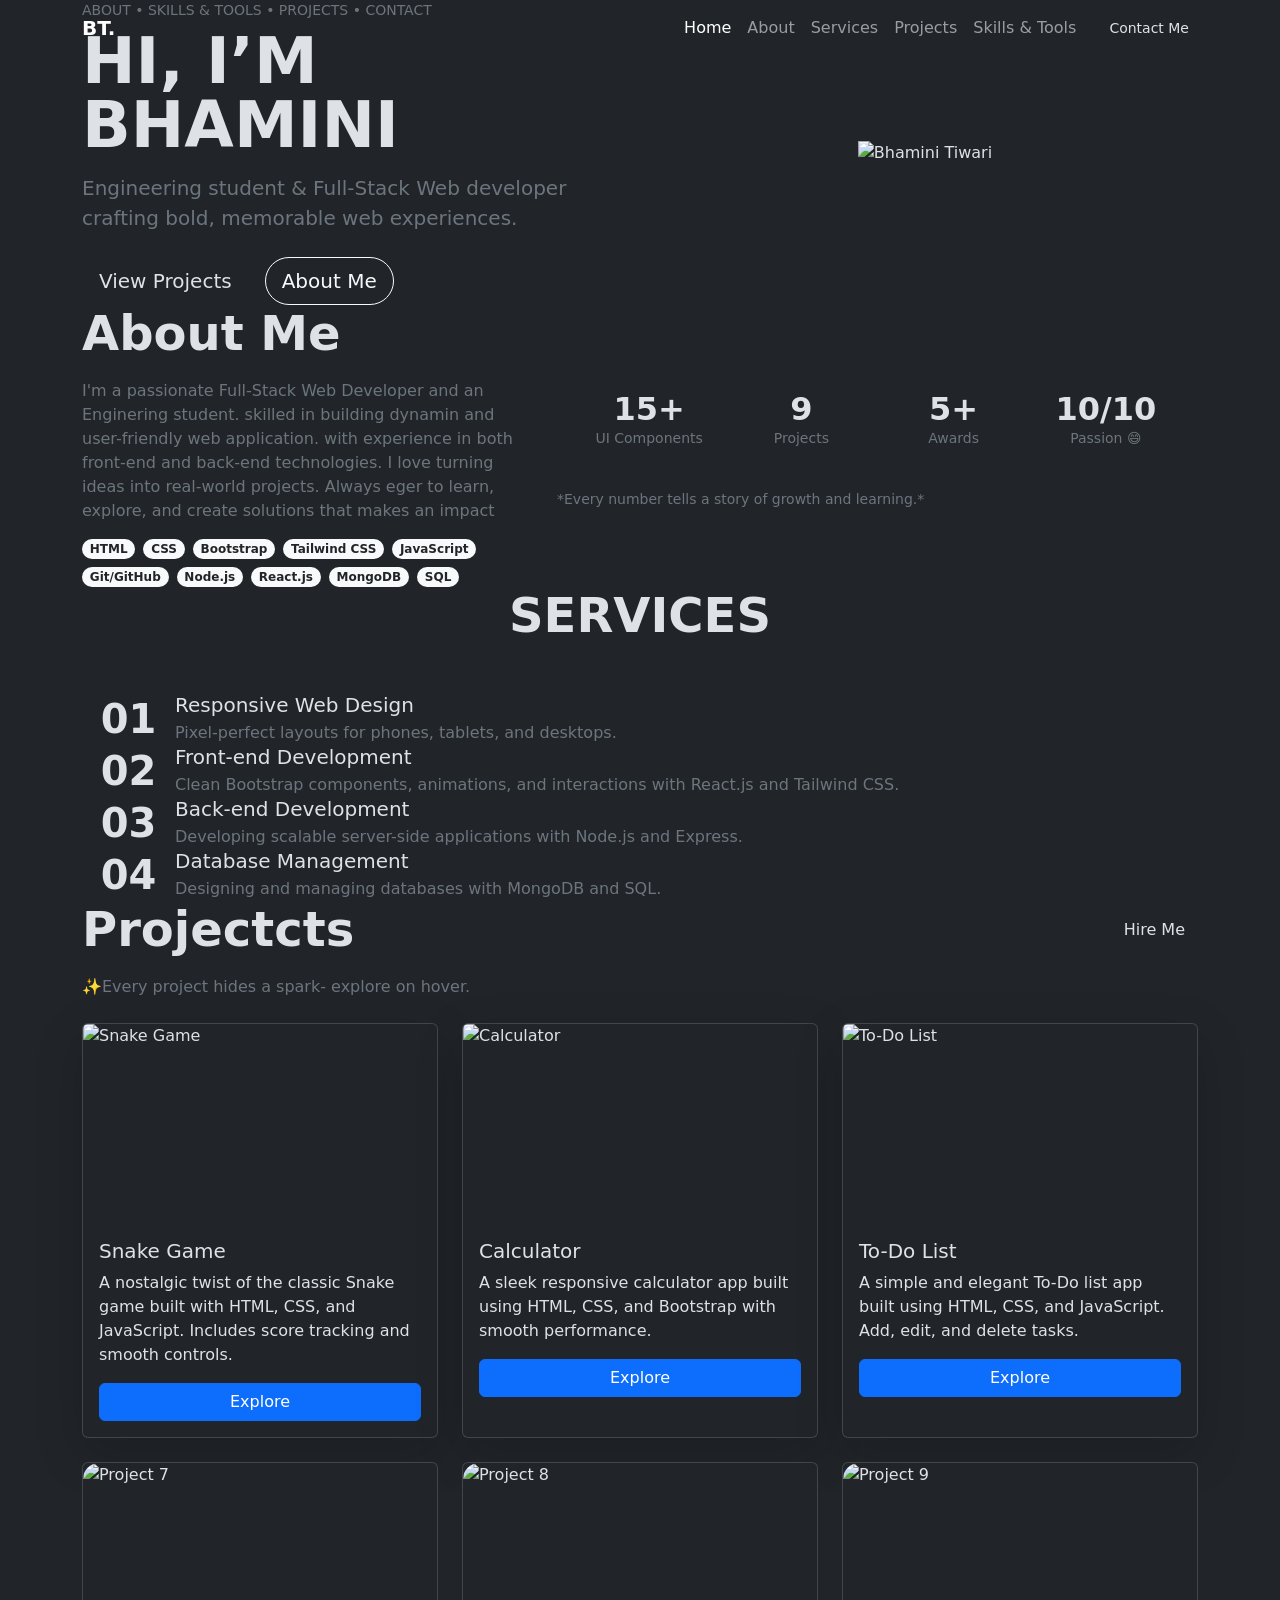
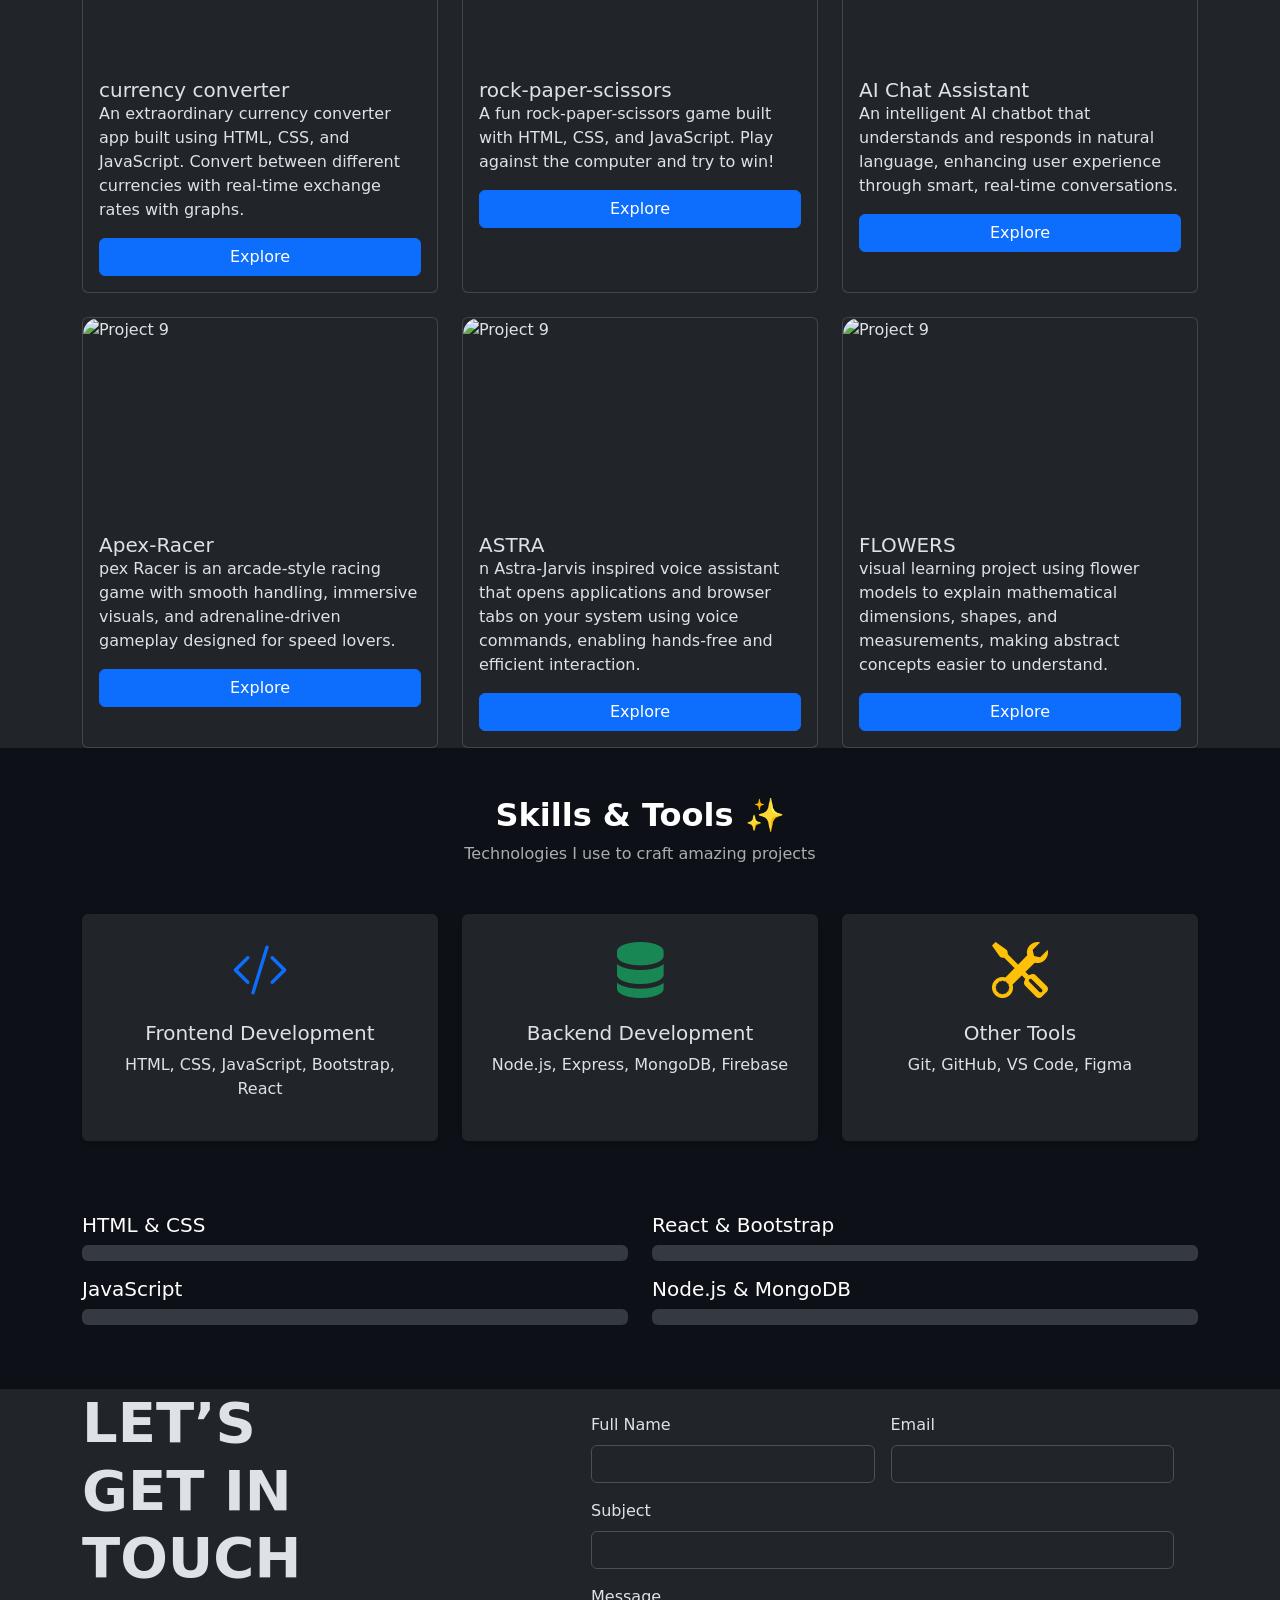
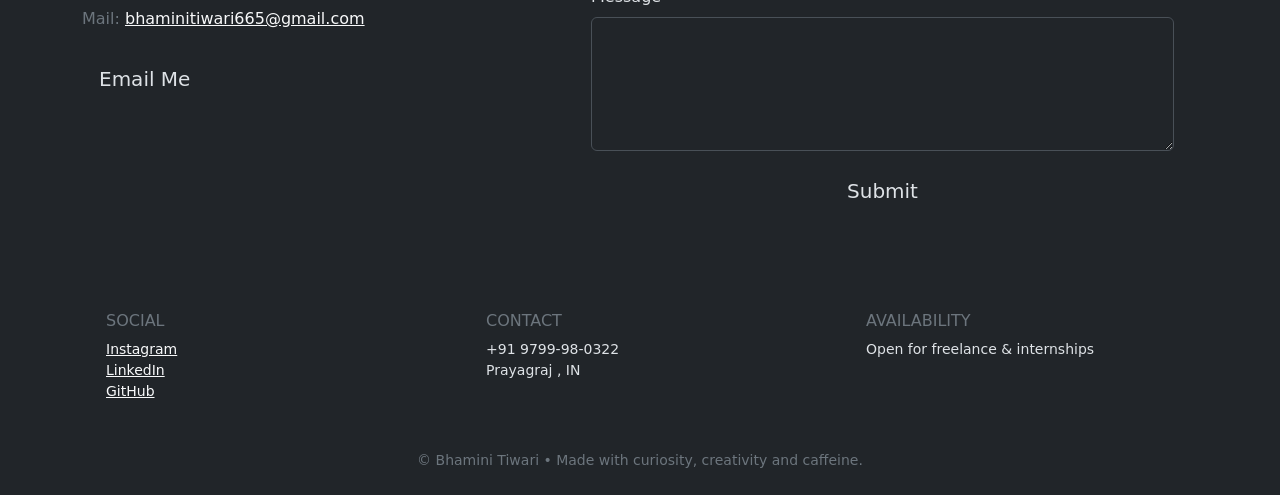
==== index.html @ 6224ab0c "Update and rename portfolio-bootstrap/index.html to index.html" ====
<!DOCTYPE html>
<html lang="en" data-bs-theme="dark">
<head>
  <meta charset="utf-8" />
  <meta name="viewport" content="width=device-width, initial-scale=1" />
  <title>Bhamini | Portfolio</title>
  <link href="https://cdn.jsdelivr.net/npm/bootstrap@5.3.3/dist/css/bootstrap.min.css" rel="stylesheet">
  <link rel="stylesheet" href="boots.css" />
  <link rel="preconnect" href="https://fonts.googleapis.com">
  <link href="https://cdn.jsdelivr.net/npm/bootstrap-icons/font/bootstrap-icons.css" rel="stylesheet">
<link href="https://fonts.googleapis.com/css2?family=Poppins:wght@300;400;600;800&display=swap" rel="stylesheet">
</head>

<body data-bs-spy="scroll" data-bs-target="#topNav" data-bs-smooth-scroll="true" tabindex="0">

  <!-- NAV -->
  <nav id="topNav" class="navbar navbar-expand-lg navbar-dark bg-transparent fixed-top blur-nav">
    <div class="container">
      <a class="navbar-brand fw-bold" href="#home">BT.</a>
      <button class="navbar-toggler" type="button" data-bs-toggle="collapse" data-bs-target="#navContent">
        <span class="navbar-toggler-icon"></span>
      </button>
      <div class="collapse navbar-collapse" id="navContent">
        <ul class="navbar-nav ms-auto align-items-lg-center">
          <li class="nav-item"><a class="nav-link" href="#home">Home</a></li>
          <li class="nav-item"><a class="nav-link" href="#about">About</a></li>
          <li class="nav-item"><a class="nav-link" href="#services">Services</a></li>
          <li class="nav-item"><a class="nav-link" href="#projects">Projects</a></li>
          <li class="nav-item"><a class="nav-link" href="#skills">Skills & Tools</a></li>
          <li class="nav-item ms-lg-3">
            <a href="#contact" class="btn btn-gradient btn-sm">Contact Me</a>
          </li>
        </ul>
      </div>
    </div>
  </nav>

  <!-- HERO -->
  <header id="home" class="hero d-flex align-items-center">
    <div class="container">
      <div class="row align-items-center g-4">
        <div class="col-lg-6 order-2 order-lg-1">
          <p class="text-uppercase small text-secondary mb-2 reveal">About • Skills & Tools • Projects • Contact</p>
          <h1 class="display-3 fw-bold lh-1 hero-title reveal-delay-1">
            HI, I’M <span class="stroke">BHAMINI</span>
          </h1>
          <p class="lead text-secondary mt-3 reveal-delay-2">
            Engineering student & Full-Stack Web developer crafting bold, memorable web experiences.
          </p>
          <div class="d-flex gap-3 mt-4 reveal-delay-3">
            <a href="#projects" class="btn btn-gradient btn-lg">View Projects</a>
            <a href="#about" class="btn btn-outline-light btn-lg rounded-pill">About Me</a>
          </div>
        </div>
        <div class="col-lg-6 text-center order-1 order-lg-2">
          <div class="project-card">
            <img src="portfolio-image/images/portfolio-image.jpg" alt="Bhamini Tiwari" class="profile-image">
          </div>
        </div>
      </div>
    </div>
    <div class="hero-glow"></div>
  </header>

  <!-- ABOUT -->
  <section id="about" class="section-padding">
    <div class="container">
      <div class="row g-4 align-items-center">
        <div class="col-lg-5">
          <h2 class="display-5 fw-bold mb-3 reveal">About <span class="stroke">Me</span></h2>
          <p class="text-secondary mb-3 reveal-delay-1">
            I'm a passionate Full-Stack Web Developer and an Enginering student. skilled in building dynamin and user-friendly web application. with experience in both front-end and back-end technologies. I love turning ideas into real-world projects. Always eger to learn, explore, and create solutions that makes an impact
          </p>
          <div class="d-flex flex-wrap gap-2 reveal-delay-2">
            <span class="badge rounded-pill bg-light text-dark">HTML</span>
            <span class="badge rounded-pill bg-light text-dark">CSS</span>
            <span class="badge rounded-pill bg-light text-dark">Bootstrap</span>
            <span class="badge rounded-pill bg-light text-dark">Tailwind CSS</span>
            <span class="badge rounded-pill bg-light text-dark">JavaScript</span>
            <span class="badge rounded-pill bg-light text-dark">Git/GitHub</span>
            <span class="badge rounded-pill bg-light text-dark">Node.js</span>
            <span class="badge rounded-pill bg-light text-dark">React.js</span>
            <span class="badge rounded-pill bg-light text-dark">MongoDB</span>
             <span class="badge rounded-pill bg-light text-dark">SQL</span>
          </div>
        </div>
        <div class="col-lg-7">
          <div class="glass p-4 rounded-4 reveal">
            <div class="row text-center g-3">
              <div class="col-6 col-md-3">
                <div class="metric">
                  <span class="h2 fw-bold">15+</span>
                  <div class="small text-secondary">UI Components</div>
                </div>
              </div>
              <div class="col-6 col-md-3">
                <div class="metric">
                  <span class="h2 fw-bold">9</span>
                  <div class="small text-secondary">Projects</div>
                </div>
              </div>
              <div class="col-6 col-md-3">
                <div class="metric">
                  <span class="h2 fw-bold">5+</span>
                  <div class="small text-secondary">Awards</div>
                </div>
              </div>
              <div class="col-6 col-md-3">
                <div class="metric">
                  <span class="h2 fw-bold">10/10</span>
                  <div class="small text-secondary">Passion 😄</div>
                </div>
              </div>
            </div>
          </div>
          <p class="small text-secondary mt-3 reveal-delay-1">
            *Every number tells a story of growth and learning.*
          </p>
        </div>
      </div>
    </div>
  </section>

  <!-- SERVICES (01 / 02 style like ref) -->
  <section id="services" class="section-padding">
    <div class="container">
      <h2 class="display-5 fw-bold text-center mb-5 reveal">SERV<span class="stroke">ICES</span></h2>

      <div class="list-group list-group-flush glass rounded-4 overflow-hidden">
        <div class="service row g-0 align-items-center reveal">
          <div class="col-2 col-md-1 text-center">
            <h3 class="display-6 fw-bold m-0">01</h3>
          </div>
          <div class="col">
            <h5 class="mb-1">Responsive Web Design</h5>
            <p class="mb-0 text-secondary">Pixel-perfect layouts for phones, tablets, and desktops.</p>
          </div>
        </div>

        <div class="service row g-0 align-items-center reveal-delay-1">
          <div class="col-2 col-md-1 text-center">
            <h3 class="display-6 fw-bold m-0">02</h3>
          </div>
          <div class="col">
            <h5 class="mb-1">Front-end Development</h5>
            <p class="mb-0 text-secondary">Clean Bootstrap components, animations, and interactions with React.js and Tailwind CSS.</p>
          </div>
        </div>

          <div class="service row g-0 align-items-center reveal-delay-2">
            <div class="col-2 col-md-1 text-center">
              <h3 class="display-6 fw-bold m-0">03</h3>
            </div>
            <div class="col">
              <h5 class="mb-1">Back-end Development</h5>
              <p class="mb-0 text-secondary">Developing scalable server-side applications with Node.js and Express.</p>
            </div>
          </div>
           <div class="service row g-0 align-items-center reveal-delay-2">
            <div class="col-2 col-md-1 text-center">
              <h3 class="display-6 fw-bold m-0">04</h3>
            </div>
            <div class="col">
              <h5 class="mb-1">Database Management</h5>
              <p class="mb-0 text-secondary">Designing and managing databases with MongoDB and SQL.</p>
            </div>
          </div>
      </div>
    </div>
  </section>

  <!-- PROJECTS (9 slots) -->
<section id="projects" class="section-padding bg-dark-2">
  <div class="container">
    <div class="d-flex align-items-center justify-content-between mb-3">
      <h2 class="display-5 fw-bold m-0 reveal">Project<span class="stroke">cts</span></h2>
      <a href="#contact" class="btn btn-gradient reveal-delay-1">Hire Me</a>
    </div>
    <p class="text-secondary mb-4 reveal-delay-1">
      ✨Every project hides a spark- explore on hover.
    </p>

    <div class="row g-4">
      <!-- 1 -->
      <div class="col-md-6 col-lg-4">
        <div class="card project glass shadow-lg h-100">
          <div class="ratio ratio-16x9">
            <img src="images/snake.png" class="card-img-top" alt="Snake Game">
          </div>
          <div class="card-body">
            <h5 class="card-title">Snake Game</h5>
            <p class="card-text">
              A nostalgic twist of the classic Snake game built with HTML, CSS, and JavaScript. Includes score tracking and smooth controls.
            </p>
            <a href="https://bhamini04.github.io/snake-game-project/" class="btn btn-primary w-100">Explore</a>
          </div>
        </div>
      </div>

      <!-- 2 -->
      <div class="col-md-6 col-lg-4">
        <div class="card project glass shadow-lg h-100">
          <div class="ratio ratio-16x9">
            <img src="images/calculator.png" class="card-img-top" alt="Calculator">
          </div>
          <div class="card-body">
            <h5 class="card-title">Calculator</h5>
            <p class="card-text">
              A sleek responsive calculator app built using HTML, CSS, and Bootstrap with smooth performance.
            </p>
            <a href="https://bhamini04.github.io/calculator-project/" class="btn btn-primary w-100">Explore</a>
          </div>
        </div>
      </div>


      <!-- 3 -->
      <div class="col-md-6 col-lg-4">
        <div class="card project glass shadow-lg h-100">
          <div class="ratio ratio-16x9">
            <img src="images/todo.png" class="card-img-top" alt="To-Do List">
          </div>
          <div class="card-body">
            <h5 class="card-title">To-Do List</h5>
            <p class="card-text">
              A simple and elegant To-Do list app built using HTML, CSS, and JavaScript. Add, edit, and delete tasks.
            </p>
            <a href="https://bhamini04.github.io/To-do-list/" class="btn btn-primary w-100">Explore</a>
          </div>
        </div>
      </div>

      <!-- 4 -->
      <div class="col-12 col-sm-6 col-lg-4">
        <div class="card project glass h-100 reveal">
          <div class="ratio ratio-16x9 rounded-4 overflow-hidden">
            <img src="assets/proj7.jpg" class="w-100 h-100 object-cover" alt="Project 7">
          </div>
          <div class="card-body">
            <h5 class="card-title mb-0">currency converter</h5>
            <p class="card-text">An extraordinary currency converter app built using HTML, CSS, and JavaScript. Convert between different currencies with real-time exchange rates with graphs.</p>
            <a href="https://bhamini04.github.io/currency-convertor/" target="_blank" rel="noopener" class="btn btn-primary w-100">Explore</a>
          </div>
        </div>
      </div>

      <!-- 5 -->
      <div class="col-12 col-sm-6 col-lg-4">
        <div class="card project glass h-100 reveal-delay-1">
          <div class="ratio ratio-16x9 rounded-4 overflow-hidden">
            <img src="assets/proj8.jpg" class="w-100 h-100 object-cover" alt="Project 8">
          </div>
          <div class="card-body">
            <h5 class="card-title mb-0">rock-paper-scissors</h5>
            <p class="card-text">A fun rock-paper-scissors game built with HTML, CSS, and JavaScript. Play against the computer and try to win!</p>
            <a href="https://bhamini04.github.io/rock-paper-scissors/" target="_blank" rel="noopener" class="btn btn-primary w-100">Explore</a>
          </div>
        </div>
      </div>

      <!-- 6 -->
      <div class="col-12 col-sm-6 col-lg-4">
        <div class="card project glass h-100 reveal-delay-2">
          <div class="ratio ratio-16x9 rounded-4 overflow-hidden">
            <img src="assets/proj9.jpg" class="w-100 h-100 object-cover" alt="Project 9">
          </div>
          <div class="card-body">
            <h5 class="card-title mb-0">AI Chat Assistant</h5>
            <p class="card-text">An intelligent AI chatbot that understands and responds in natural language,
enhancing user experience through smart, real-time conversations.</p>
            <a href="https://ai-chat-assistant-1-ufhc.onrender.com/" target="_blank" rel="noopener" class="btn btn-primary w-100">Explore</a>
          </div>
        </div>
      </div>

      <!-- 7 -->
      <div class="col-12 col-sm-6 col-lg-4">
        <div class="card project glass h-100 reveal-delay-2">
          <div class="ratio ratio-16x9 rounded-4 overflow-hidden">
            <img src="assets/proj9.jpg" class="w-100 h-100 object-cover" alt="Project 9">
          </div>
          <div class="card-body">
            <h5 class="card-title mb-0">Apex-Racer</h5>
            <p class="card-text">pex Racer is an arcade-style racing game with smooth handling, immersive visuals, and adrenaline-driven gameplay designed for speed lovers.</p>
            <a href="https://bhamini04.github.io/Apex-Racer/" target="_blank" rel="noopener" class="btn btn-primary w-100">Explore</a>
          </div>
        </div>
      </div>

      <!-- 8 -->
      <div class="col-12 col-sm-6 col-lg-4">
        <div class="card project glass h-100 reveal-delay-2">
          <div class="ratio ratio-16x9 rounded-4 overflow-hidden">
            <img src="assets/proj9.jpg" class="w-100 h-100 object-cover" alt="Project 9">
          </div>
          <div class="card-body">
            <h5 class="card-title mb-0">ASTRA</h5>
            <p class="card-text">n Astra-Jarvis inspired voice assistant that opens applications and browser tabs on your system using voice commands, enabling hands-free and efficient interaction.</p>
            <a href="https://bhamini04.github.io/ASTRA/" target="_blank" rel="noopener" class="btn btn-primary w-100">Explore</a>
          </div>
        </div>
      </div>

      <!-- 9 -->
      <div class="col-12 col-sm-6 col-lg-4">
        <div class="card project glass h-100 reveal-delay-2">
          <div class="ratio ratio-16x9 rounded-4 overflow-hidden">
            <img src="assets/proj9.jpg" class="w-100 h-100 object-cover" alt="Project 9">
          </div>
          <div class="card-body">
            <h5 class="card-title mb-0">FLOWERS</h5>
            <p class="card-text">visual learning project using flower models to explain mathematical dimensions, shapes, and measurements, making abstract concepts easier to understand.</p>
            <a href="https://bhamini04.github.io/-FLOWERS-/" target="_blank" rel="noopener" class="btn btn-primary w-100">Explore</a>
          </div>
        </div>
      </div>

    </div>
  </div>
  </div>
</section>

  <!-- SKILLS AND TOOLS (grid like ref) -->
  <section id="skills" class="py-5" style="background: #0d1117; color: #fff;">

  <div class="container">
    <div class="text-center mb-5">
      <h2 class="fw-bold">Skills & Tools ✨</h2>
      <p class="text-muted">Technologies I use to craft amazing projects</p>
    </div>

    <div class="row text-center mb-5">
      <div class="col-md-4 mb-4">
        <div class="card shadow-sm border-0 p-4 h-100">
          <i class="bi bi-code-slash display-4 text-primary"></i>
          <h5 class="mt-3">Frontend Development</h5>
          <p>HTML, CSS, JavaScript, Bootstrap, React</p>
        </div>
      </div>
      
      <div class="col-md-4 mb-4">
        <div class="card shadow-sm border-0 p-4 h-100">
          <i class="bi bi-server display-4 text-success"></i>
          <h5 class="mt-3">Backend Development</h5>
          <p>Node.js, Express, MongoDB, Firebase</p>
        </div>
      </div>
      
      <div class="col-md-4 mb-4">
        <div class="card shadow-sm border-0 p-4 h-100">
          <i class="bi bi-tools display-4 text-warning"></i>
          <h5 class="mt-3">Other Tools</h5>
          <p>Git, GitHub, VS Code, Figma</p>
        </div>
      </div>
    </div>

    <!-- Progress Bars -->
    <div class="row">
      <div class="col-md-6">
        <h5>HTML & CSS</h5>
        <div class="progress mb-3">
          <div class="progress-bar bg-primary" role="progressbar" style="width: 0%;" data-width="95%">95%</div>
        </div>

        <h5>JavaScript</h5>
        <div class="progress mb-3">
          <div class="progress-bar bg-success" role="progressbar" style="width: 0%;" data-width="90%">90%</div>
        </div>
      </div>

      <div class="col-md-6">
        <h5>React & Bootstrap</h5>
        <div class="progress mb-3">
          <div class="progress-bar bg-warning" role="progressbar" style="width: 0%;" data-width="85%">85%</div>
        </div>

        <h5>Node.js & MongoDB</h5>
        <div class="progress mb-3">
          <div class="progress-bar bg-info" role="progressbar" style="width: 0%;" data-width="80%">80%</div>
        </div>
      </div>
    </div>
  </div>
</section>



  <!-- CONTACT (left big heading + form) -->
  <section id="contact" class="section-padding bg-dark-2">
    <div class="container">
      <div class="row g-5 align-items-start">
        <div class="col-lg-5">
          <h2 class="display-4 fw-bold reveal">
            LET’S<br>GET IN<br><span class="stroke">TOUCH</span>
          </h2>
          <p class="text-secondary mt-3 reveal-delay-1">Mail: <a href="mailto:bhaminitiwari665@gmail.com" class="link-light">bhaminitiwari665@gmail.com</a></p>
          <div class="mt-4 reveal-delay-2">
            <a class="btn btn-gradient btn-lg" href="mailto:bhaminitiwari665@gmail.com">Email Me</a>
          </div>
        </div>

        <div class="col-lg-7">
          <form id="contactForm" class="glass p-4 rounded-4 reveal">
            <div class="row g-3">
              <div class="col-md-6">
                <label class="form-label">Full Name</label>
                <input type="text" class="form-control" name="name" required>
              </div>
              <div class="col-md-6">
                <label class="form-label">Email</label>
                <input type="email" class="form-control" name="email" required>
              </div>
              <div class="col-12">
                <label class="form-label">Subject</label>
                <input type="text" class="form-control" name="subject" required>
              </div>
              <div class="col-12">
                <label class="form-label">Message</label>
                <textarea class="form-control" rows="5" name="message" required></textarea>
              </div>
              <div class="col-12">
                <button type="submit" class="btn btn-gradient btn-lg w-100">Submit</button>
              </div>
            </div>
          </form>
        </div>
      </div>

      <div class="row mt-5 small">
        <div class="col-md-4">
          <div class="glass p-4 rounded-4 h-100">
            <h6 class="text-uppercase text-secondary">Social</h6>
            <ul class="list-unstyled m-0">
              <li><a href="https://www.instagram.com/bhamini04?igsh=MTV0Y3Ixa2hvM2x6Nw==" class="link-light">Instagram</a></li>
              <li><a href="https://www.linkedin.com/in/bhaminitiwari04?utm_source=share&utm_campaign=share_via&utm_content=profile&utm_medium=android_app" class="link-light">LinkedIn</a></li>
              <li><a href="https://github.com/Bhamini04" class="link-light">GitHub</a></li>
            </ul>
          </div>
        </div>
        <div class="col-md-4 mt-3 mt-md-0">
          <div class="glass p-4 rounded-4 h-100">
            <h6 class="text-uppercase text-secondary">Contact</h6>
            <p class="m-0">+91 9799-98-0322</p>
            <p class="m-0">Prayagraj , IN</p>
          </div>
        </div>
        <div class="col-md-4 mt-3 mt-md-0">
          <div class="glass p-4 rounded-4 h-100">
            <h6 class="text-uppercase text-secondary">Availability</h6>
            <p class="m-0">Open for freelance & internships</p>
          </div>
        </div>
      </div>
    </div>
  </section>

  <!-- FOOTER -->
  <footer class="py-4 text-center text-secondary small">
    © <span id="year"></span> Bhamini Tiwari • Made with curiosity, creativity and caffeine.
  </footer>

  <script src="https://cdn.jsdelivr.net/npm/bootstrap@5.3.3/dist/js/bootstrap.bundle.min.js"></script>
  <script src="boot.js"></script>
</body>
</html>























<!--
 Project Card with Video Example
<div class="col-md-6 col-lg-4">
  <div class="card project glass shadow-lg h-100">
    <div class="ratio ratio-16x9">
      <video class="card-img-top" controls poster="images/snake.png">
        <source src="videos/snake-demo.mp4" type="video/mp4">
        Your browser does not support the video tag.
      </video>
    </div>
    <div class="card-body">
      <h5 class="card-title">Snake Game</h5>
      <p class="card-text">
        A nostalgic twist of the classic Snake game built with HTML, CSS, and JavaScript. Includes score tracking and smooth controls.
      </p>
      Add your project link below 
      <a href="#" class="btn btn-primary w-100">Explore</a>
    </div>
  </div>
</div>
-->
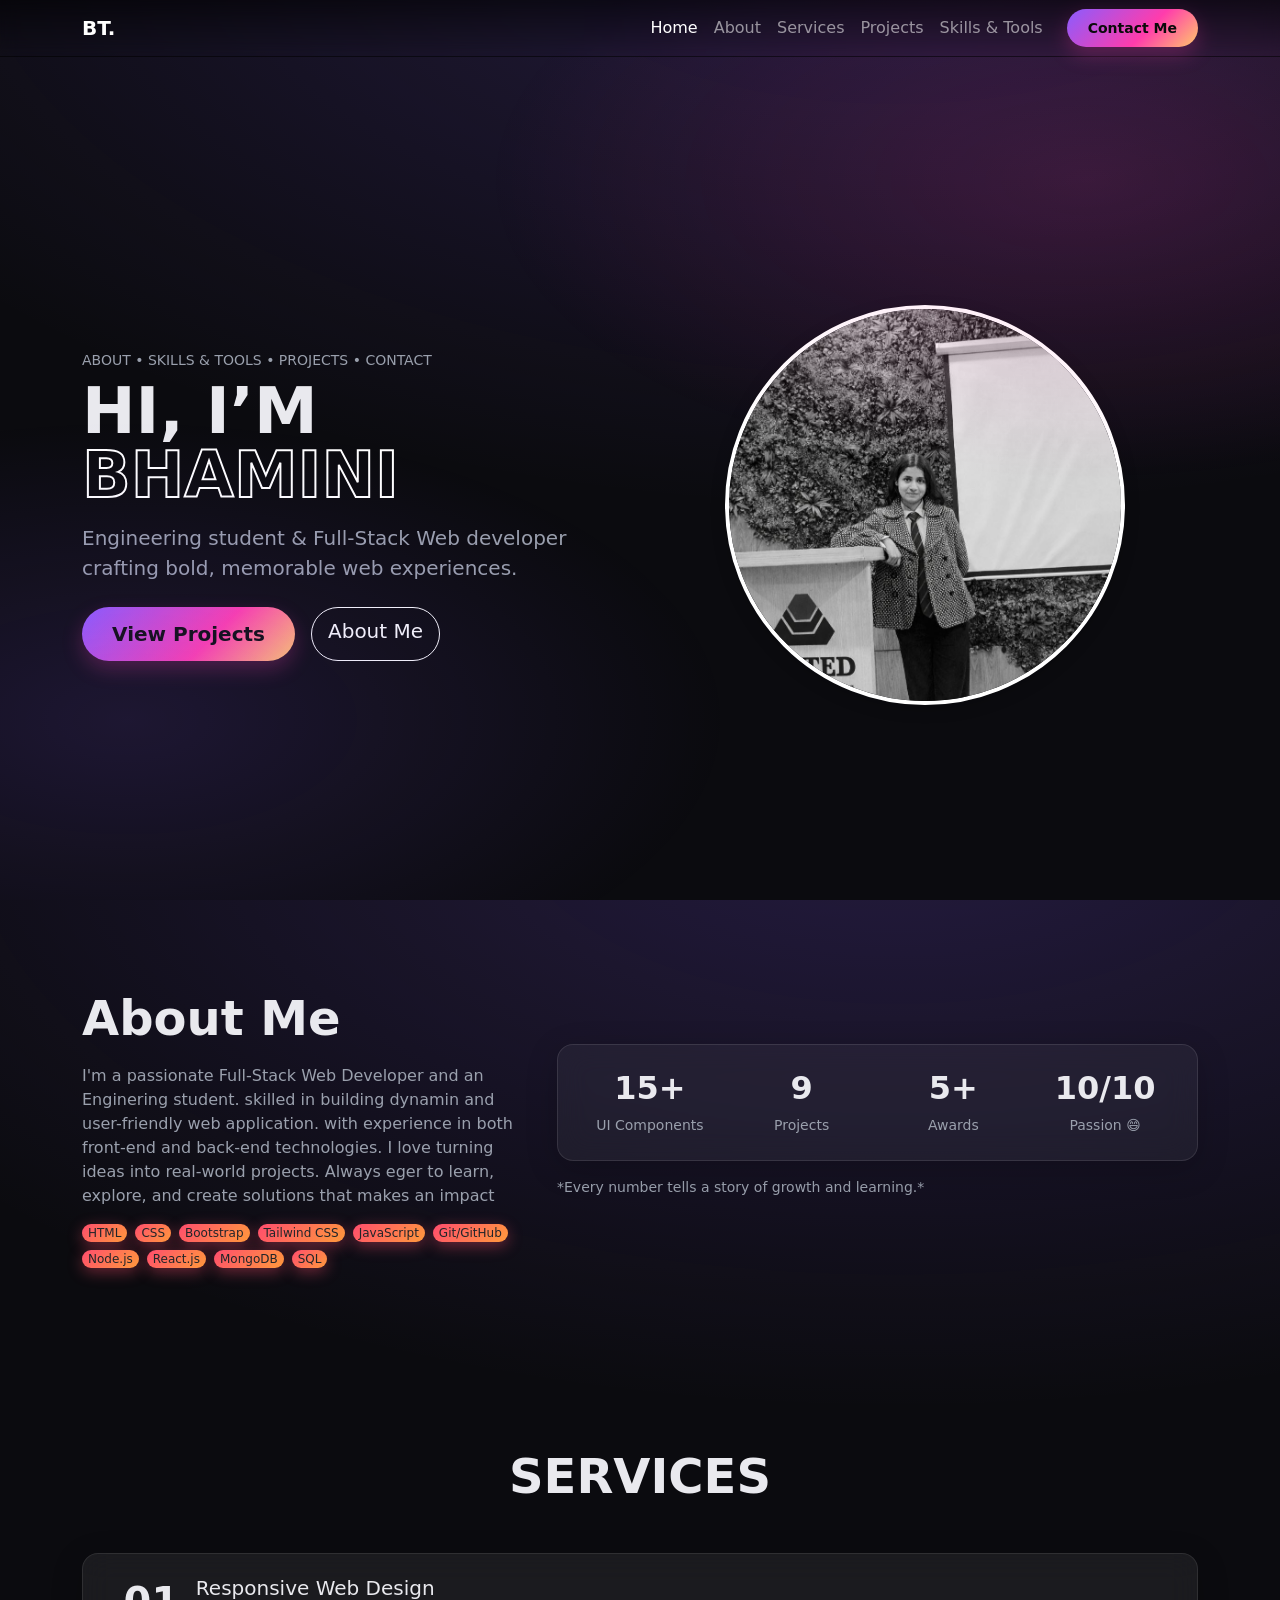
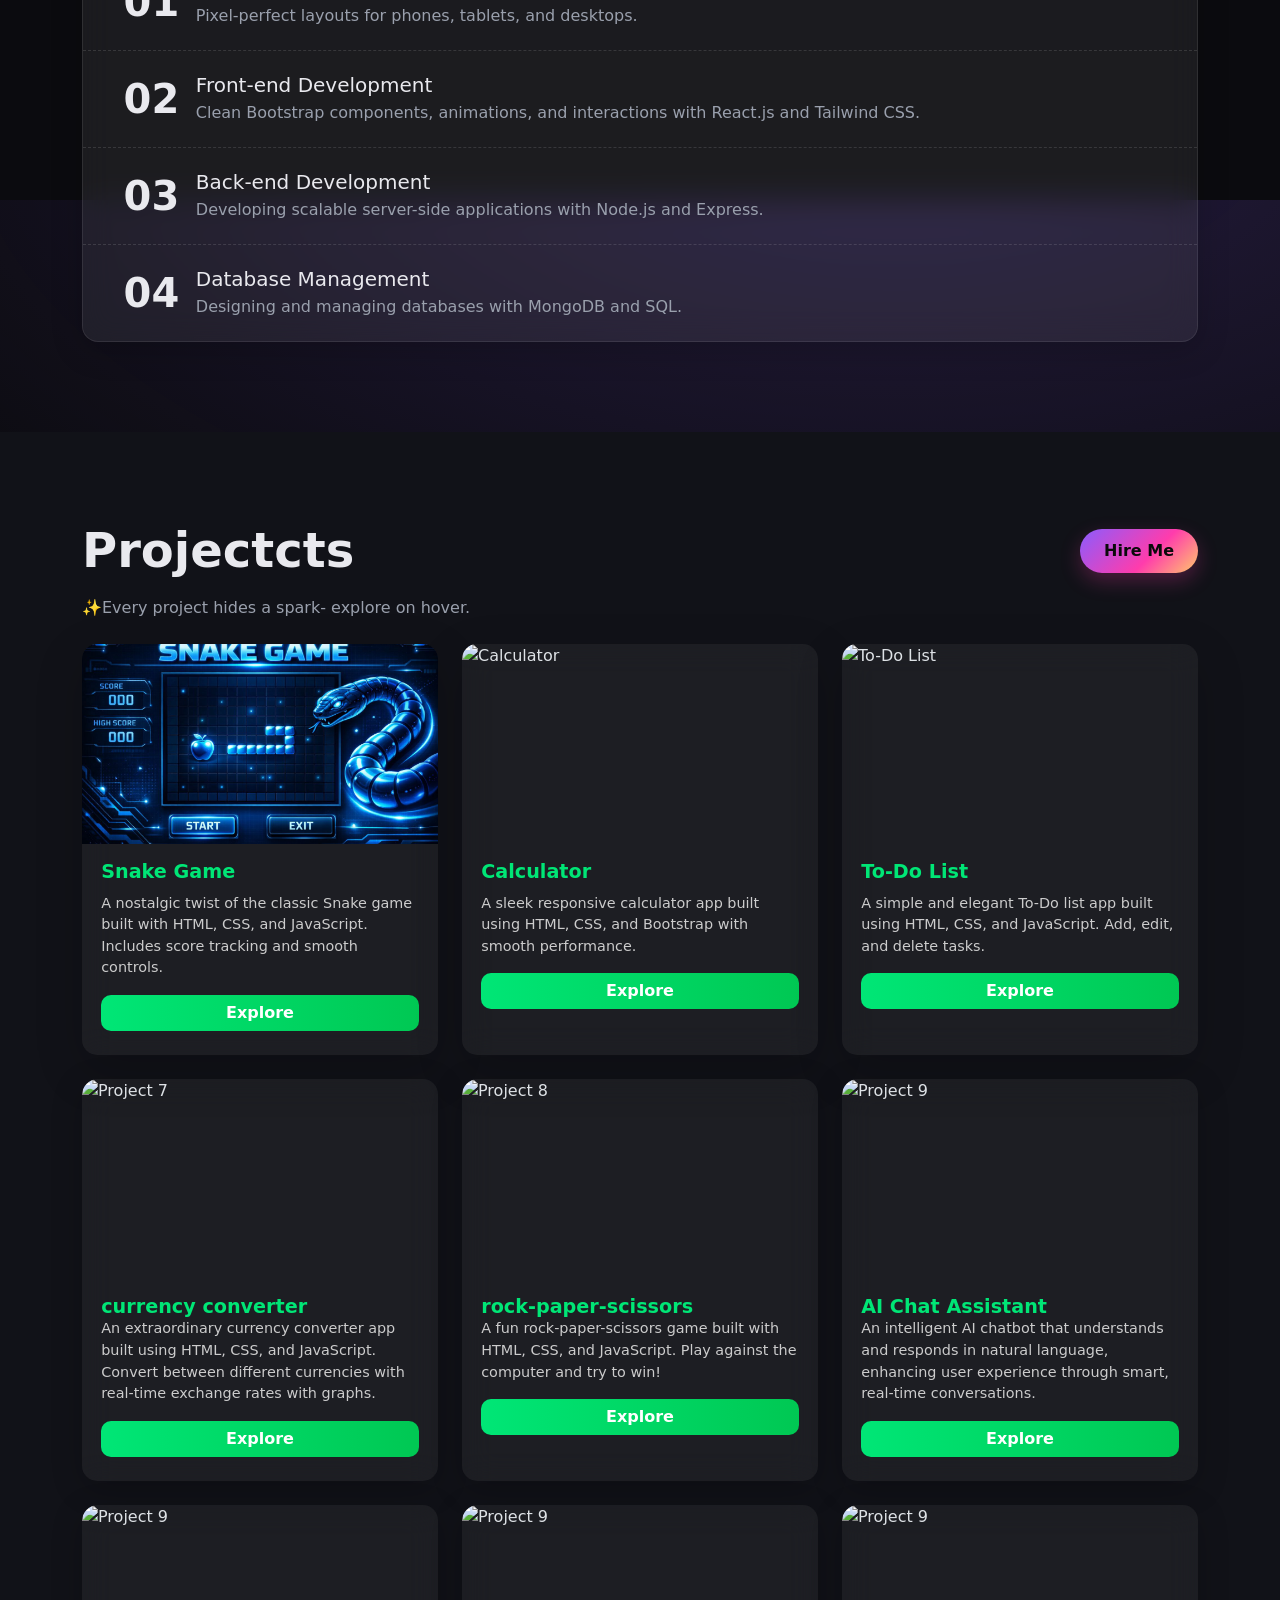
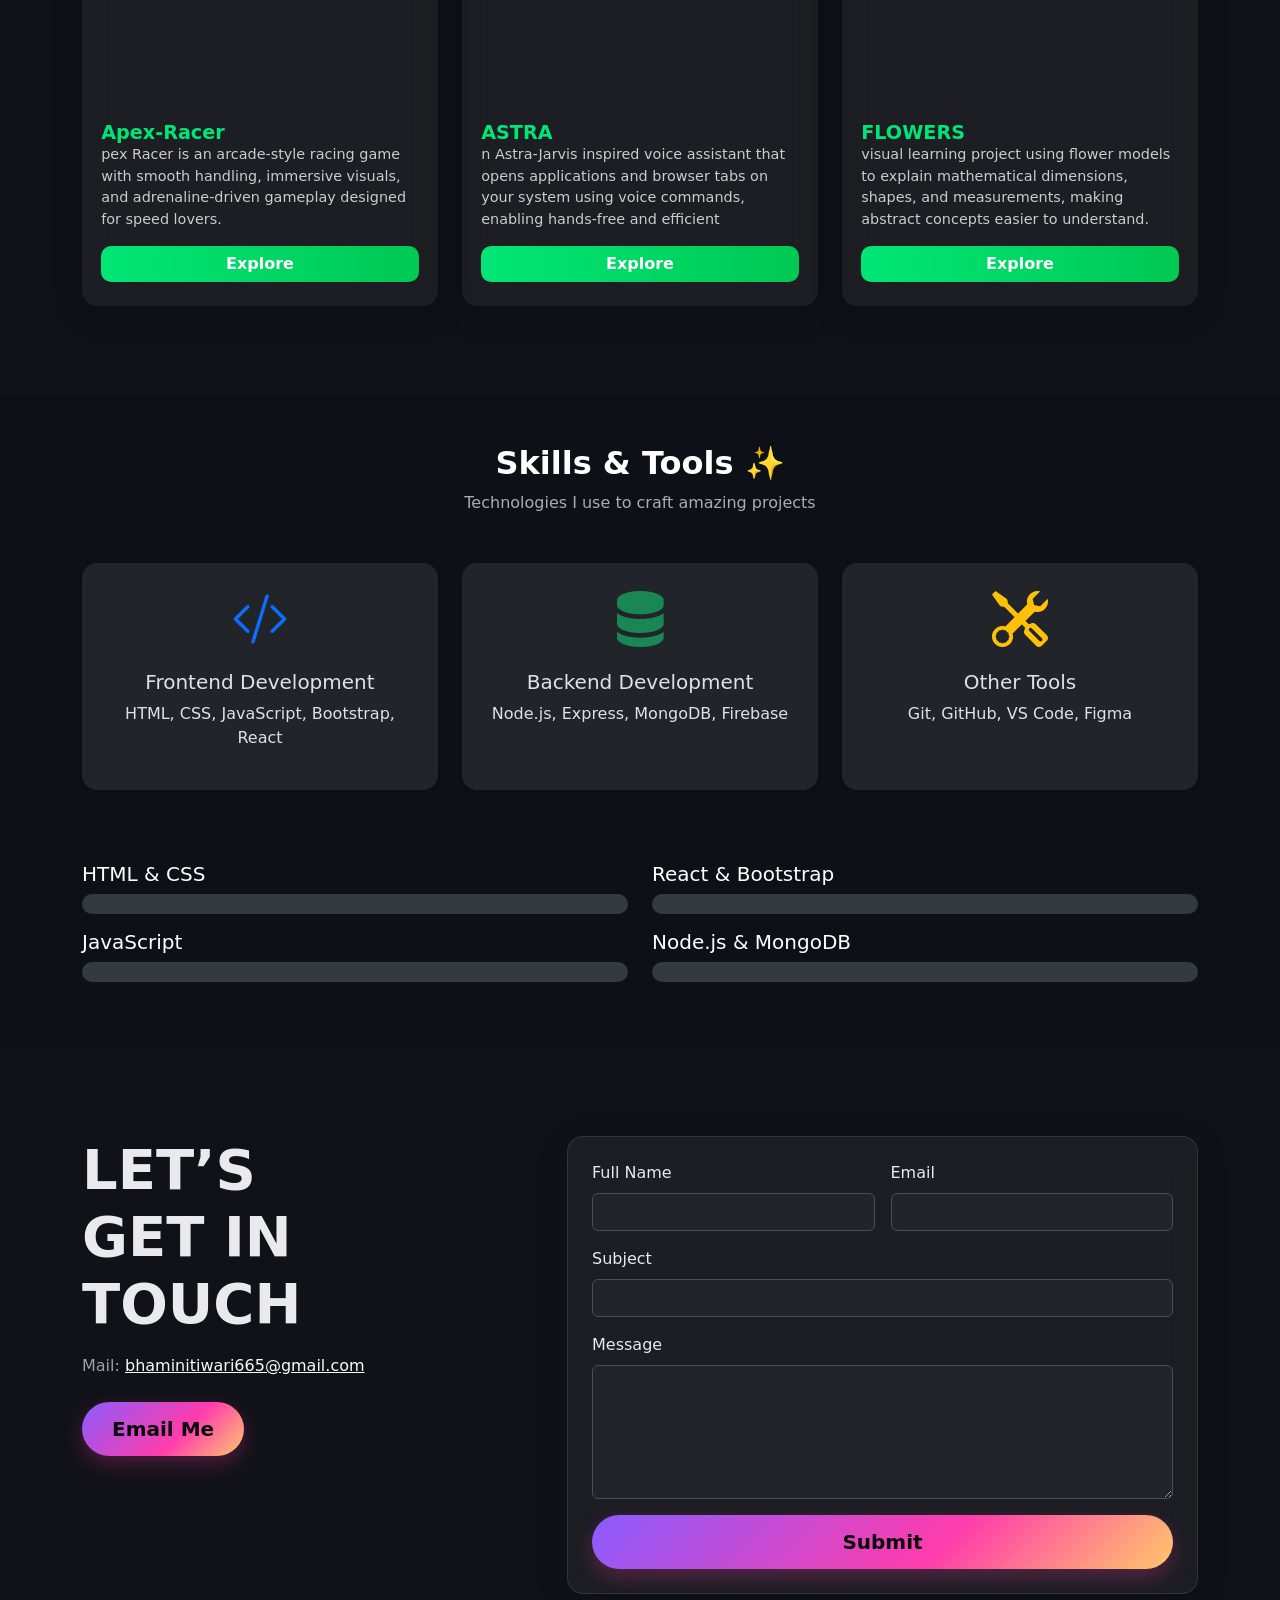
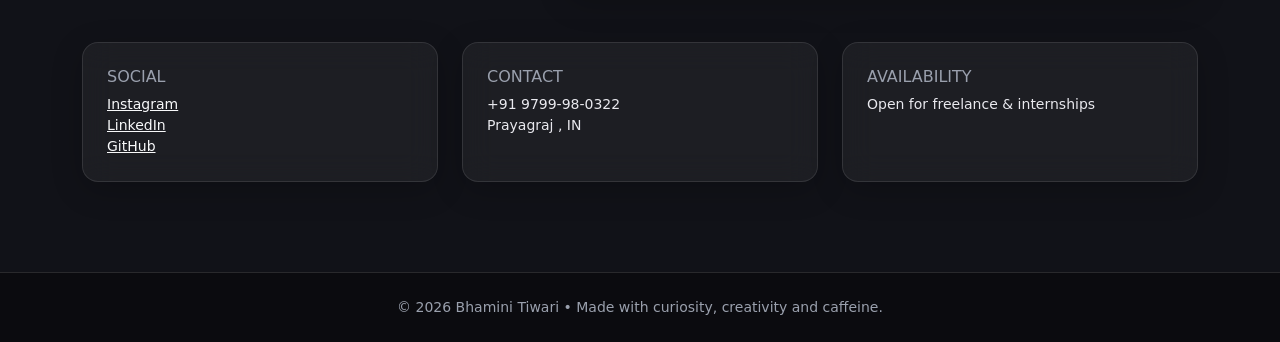
==== commit e7d9d38b: "Update fmt.Println to print 'Goodbye World'" ====
--- a/index.html
+++ b/index.html
@@ -185,7 +185,7 @@
       <div class="col-md-6 col-lg-4">
         <div class="card project glass shadow-lg h-100">
           <div class="ratio ratio-16x9">
-            <img src="images/snake.png" class="card-img-top" alt="Snake Game">
+            <img src="portfolio-image/images/snake.png" class="card-img-top" alt="Snake Game">
           </div>
           <div class="card-body">
             <h5 class="card-title">Snake Game</h5>
@@ -508,3 +508,4 @@
   </div>
 </div>
 -->
+
--- a/boots.css
+++ b/boots.css
@@ -0,0 +1,296 @@
+/* Base */
+:root{
+  --bg:#0b0b0f;
+  --bg-2:#111218;
+  --card:#151725ee;
+  --glass: rgba(255,255,255,.06);
+  --border: rgba(255,255,255,.12);
+  --text:#e9e9ee;
+  --muted:#9aa0ad;
+  --grad: linear-gradient(135deg,#8a5cff, #ff3cac 60%, #ffc86b);
+}
+*{box-sizing:border-box}
+html,body{height:100%}
+body{
+  font-family: "Poppins", system-ui, -apple-system, Segoe UI, Roboto, Arial;
+  background: radial-gradient(1200px 600px at 70% -10%, rgba(138,92,255,.2), transparent),
+              var(--bg);
+  color: var(--text);
+  scroll-behavior:smooth;  /* smooth scrolling */
+}
+.bg-dark-2{ background: var(--bg-2); }
+
+/* Navbar */
+.blur-nav{
+  backdrop-filter: blur(8px);
+  background: linear-gradient(180deg, rgba(0,0,0,.55), transparent);
+  border-bottom:1px solid transparent;
+  transition: all .3s ease;
+}
+.navbar.scrolled{
+  background: rgba(9,9,12,.85);
+  border-bottom-color: var(--border);
+}
+
+/* Hero */
+.hero{
+  min-height: 100svh;
+  position: relative;
+  padding-top: 110px;
+  display:flex;
+}
+.hero-title .stroke{
+  -webkit-text-stroke: 2px #fff;
+  color: transparent;
+}
+.me-card img{
+  width: 320px; height: 320px;
+  object-fit: cover;
+  border: 6px solid rgba(255,255,255,.08);
+}
+.hero-glow{
+  position:absolute; inset: 0;
+  background: radial-gradient(600px 300px at 85% 20%, rgba(255,60,172,.15), transparent),
+              radial-gradient(600px 300px at 10% 80%, rgba(138,92,255,.15), transparent);
+  pointer-events:none;
+}
+
+/* Glassmorphism Card */
+.glass {
+  background: rgba(255, 255, 255, 0.05);
+  backdrop-filter: blur(15px);
+  border: 1px solid rgba(255,255,255,0.1);
+  border-radius: 15px;
+  box-shadow: 0 8px 32px rgba(0,0,0,0.2);
+  overflow: hidden;
+  transition: transform 0.4s ease, box-shadow 0.4s ease;
+}
+
+/* Card base */
+.project.card {
+  cursor: pointer;
+  border: none;
+  transition: all 0.4s ease;
+}
+
+.project.card:hover {
+  transform: translateY(-10px) scale(1.03);
+  box-shadow: 0 20px 40px rgba(0,0,0,0.5);
+}
+
+/* Image overlay effect */
+.project .ratio {
+  position: relative;
+  overflow: hidden;
+}
+
+.project .ratio img {
+  transition: transform 0.5s ease;
+  object-fit: cover;
+}
+
+.project.card:hover .ratio img {
+  transform: scale(1.1);
+}
+
+/* Card content */
+.card-body {
+  padding: 1rem 1.2rem 1.5rem;
+  transition: all 0.4s ease;
+}
+
+.project.card:hover .card-body {
+  transform: translateY(-5px);
+}
+
+/* Text Styling */
+.card-title {
+  font-weight: 600;
+  font-size: 1.2rem;
+  color: #00e676; /* GFG-style green */
+  margin-bottom: 0.6rem;
+}
+
+.card-text {
+  font-size: 0.9rem;
+  color: #ccc;
+  line-height: 1.5;
+  max-height: 6em;
+  overflow: hidden;
+}
+
+/* Button */
+.project .btn {
+  border-radius: 10px;
+  font-weight: 600;
+  background: linear-gradient(90deg, #00e676, #00c853);
+  border: none;
+}
+
+.project .btn:hover {
+  background: linear-gradient(90deg, #00c853, #00e676);
+}
+
+
+/* Badge styling */
+.badge {
+  font-size: 0.75rem;
+  font-weight: 500;
+  background: linear-gradient(135deg, #ff4d6d, #ff9a3c);
+  color: #fff;
+  padding: 0.25em 0.5em;
+  border-radius: 50px;
+  box-shadow: 0 4px 15px rgba(255,77,109,0.4);
+  transition: all 0.3s ease;
+}
+
+.badge:hover {
+  transform: scale(1.1);
+  box-shadow: 0 6px 20px rgba(255,77,109,0.6);
+}
+
+/* Fade in animation */
+.reveal {
+  opacity: 0;
+  transform: translateY(20px);
+  animation: fadeInUp 1s forwards;
+}
+
+.reveal-delay-1 { animation-delay: 0.2s; }
+.reveal-delay-2 { animation-delay: 0.4s; }
+
+@keyframes fadeInUp {
+  to {
+    opacity: 1;
+    transform: translateY(0);
+  }
+}
+
+
+
+
+
+
+
+
+
+
+/* Gradient button hover */
+.btn-gradient {
+  background: linear-gradient(135deg, #ff4d6d, #ff9a3c);
+  color: #fff;
+  border-radius: 50px;
+  padding: 0.6em 1.5em;
+  transition: all 0.4s ease;
+}
+
+.btn-gradient:hover {
+  transform: scale(1.05);
+  box-shadow: 0 10px 25px rgba(255,77,109,0.5);
+}
+
+/* Buttons */
+.btn-gradient{
+  background: var(--grad);
+  color:#0a0a0a;
+  font-weight:700;
+  border:none;
+  border-radius: 999px;
+  box-shadow: 0 8px 20px rgba(255,60,172,.25);
+}
+.btn-gradient:hover{ filter: brightness(.95); color:#0a0a0a; }
+
+/* Services list rows */
+.service{
+  padding: 22px 24px;
+  border-bottom:1px dashed var(--border);
+  background: rgba(255,255,255,.02);
+}
+.service:last-child{border-bottom: none}
+
+/* Sections */
+.section-padding{padding: 90px 0}
+
+/* Metrics */
+.metric span{ display:block }
+
+/* Reveal Animations */
+.reveal, .reveal-delay-1, .reveal-delay-2, .reveal-delay-3{
+  opacity:0; transform: translateY(24px); 
+}
+.revealed{ opacity:1; transform:none; transition: all .7s cubic-bezier(.2,.7,.2,1) }
+.reveal-delay-1.revealed{ transition-delay:.1s }
+.reveal-delay-2.revealed{ transition-delay:.2s }
+.reveal-delay-3.revealed{ transition-delay:.3s }
+
+/* Footer */
+footer{ border-top:1px solid var(--border) }
+
+/* Small tweaks */
+.card-title{ font-weight:600 }
+.text-secondary{ color: var(--muted)!important }
+
+/* Responsive */
+@media (max-width: 992px){
+  .me-card img{ width: 240px; height: 240px }
+  .hero-title{ font-size: clamp(2.6rem, 6vw, 4rem) }
+}
+#skills i {
+  transition: transform 0.3s ease-in-out;
+}
+#skills i:hover {
+  transform: scale(1.2);
+}
+@media (max-width: 576px){
+  .hero{ flex-direction: column; text-align: center; gap: 40px; padding-top: 70px }
+  .me-card img{ width: 200px; height: 200px }
+}
+
+
+
+#skills .card {
+  transition: transform 0.3s ease, box-shadow 0.3s ease;
+  border-radius: 15px;
+}
+#skills .card:hover {
+  transform: translateY(-10px);
+  box-shadow: 0 10px 20px rgba(0, 0, 0, 0.1);
+}
+#skills i {
+  transition: color 0.3s ease;
+}
+#skills .card:hover i {
+  color: #f99703;
+}
+.progress {
+  height: 20px;
+  border-radius: 10px;
+  overflow: hidden;
+}
+.progress-bar {
+  font-weight: bold;
+  text-align: center;
+  transition: width 1.5s ease-in-out;
+}
+
+.profile-image {
+  width: 400px;           /* Adjust size */
+  height: 400px;          /* Same as width to keep circle */
+  border-radius: 50%;     /* Perfect circle */
+  object-fit: cover;      /* Prevents distortion */
+  border: 4px solid #fff; /* Optional border */
+  box-shadow: 0 4px 15px rgba(0, 0, 0, 0.2);
+  transition: transform 0.3s ease, box-shadow 0.3s ease;
+}
+
+.profile-image:hover {
+  transform: scale(1.05);
+  box-shadow: 0 0 25px rgba(255, 0, 150, 0.6),
+              0 0 50px rgba(0, 200, 255, 0.6),
+              0 0 75px rgba(255, 255, 0, 0.6);
+}
+
+
+
+
+
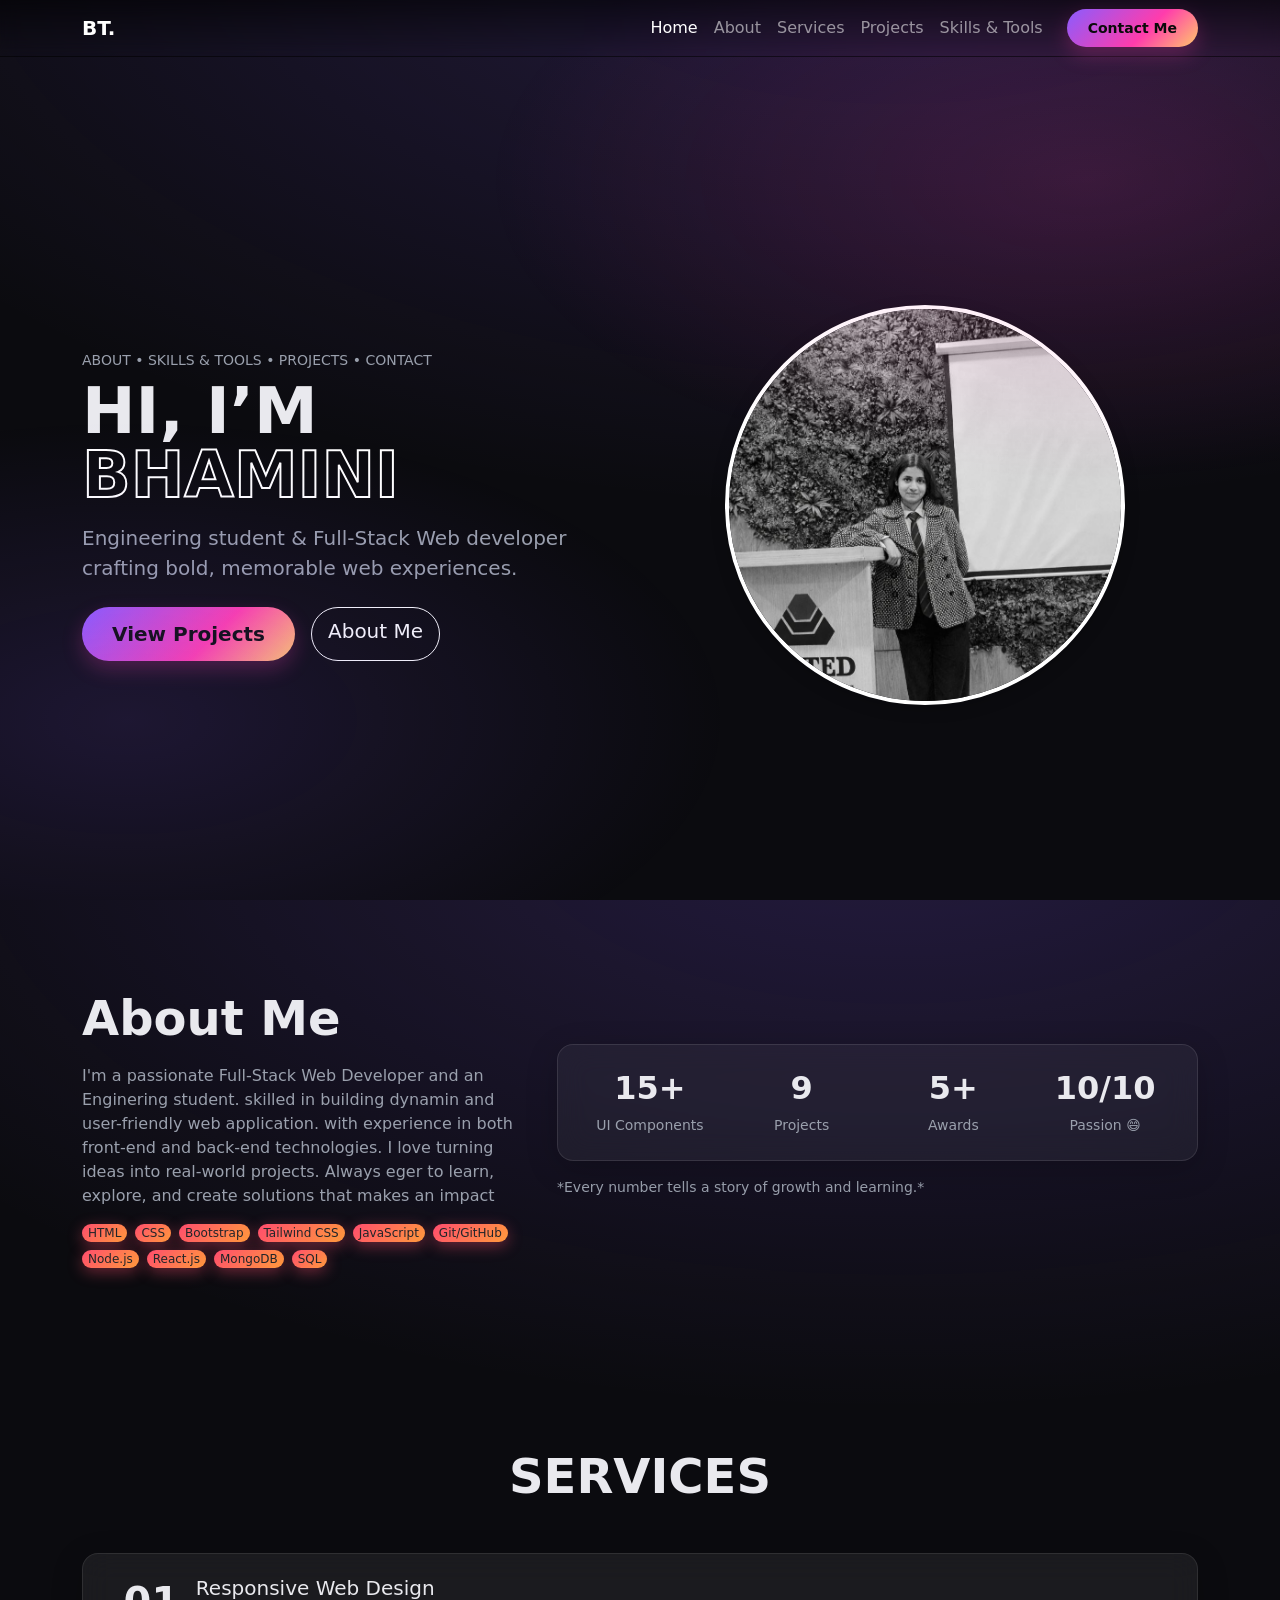
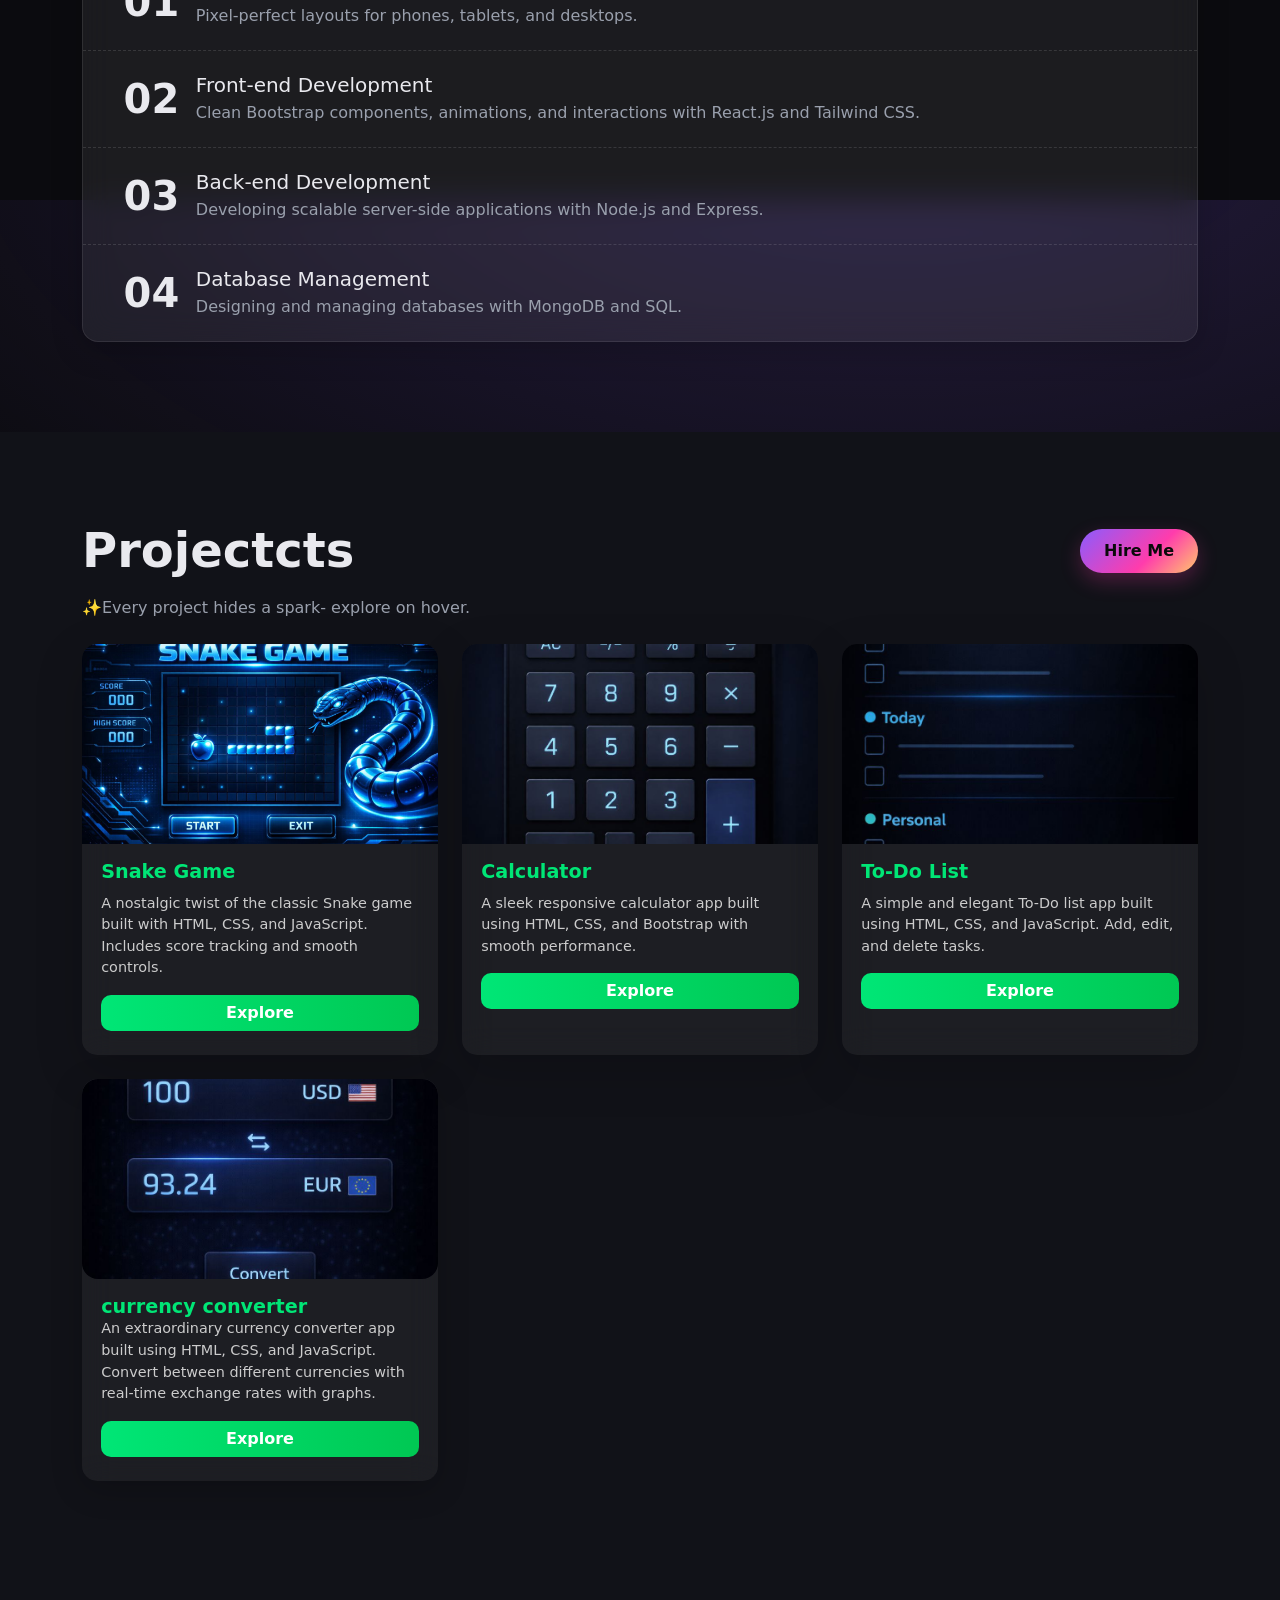
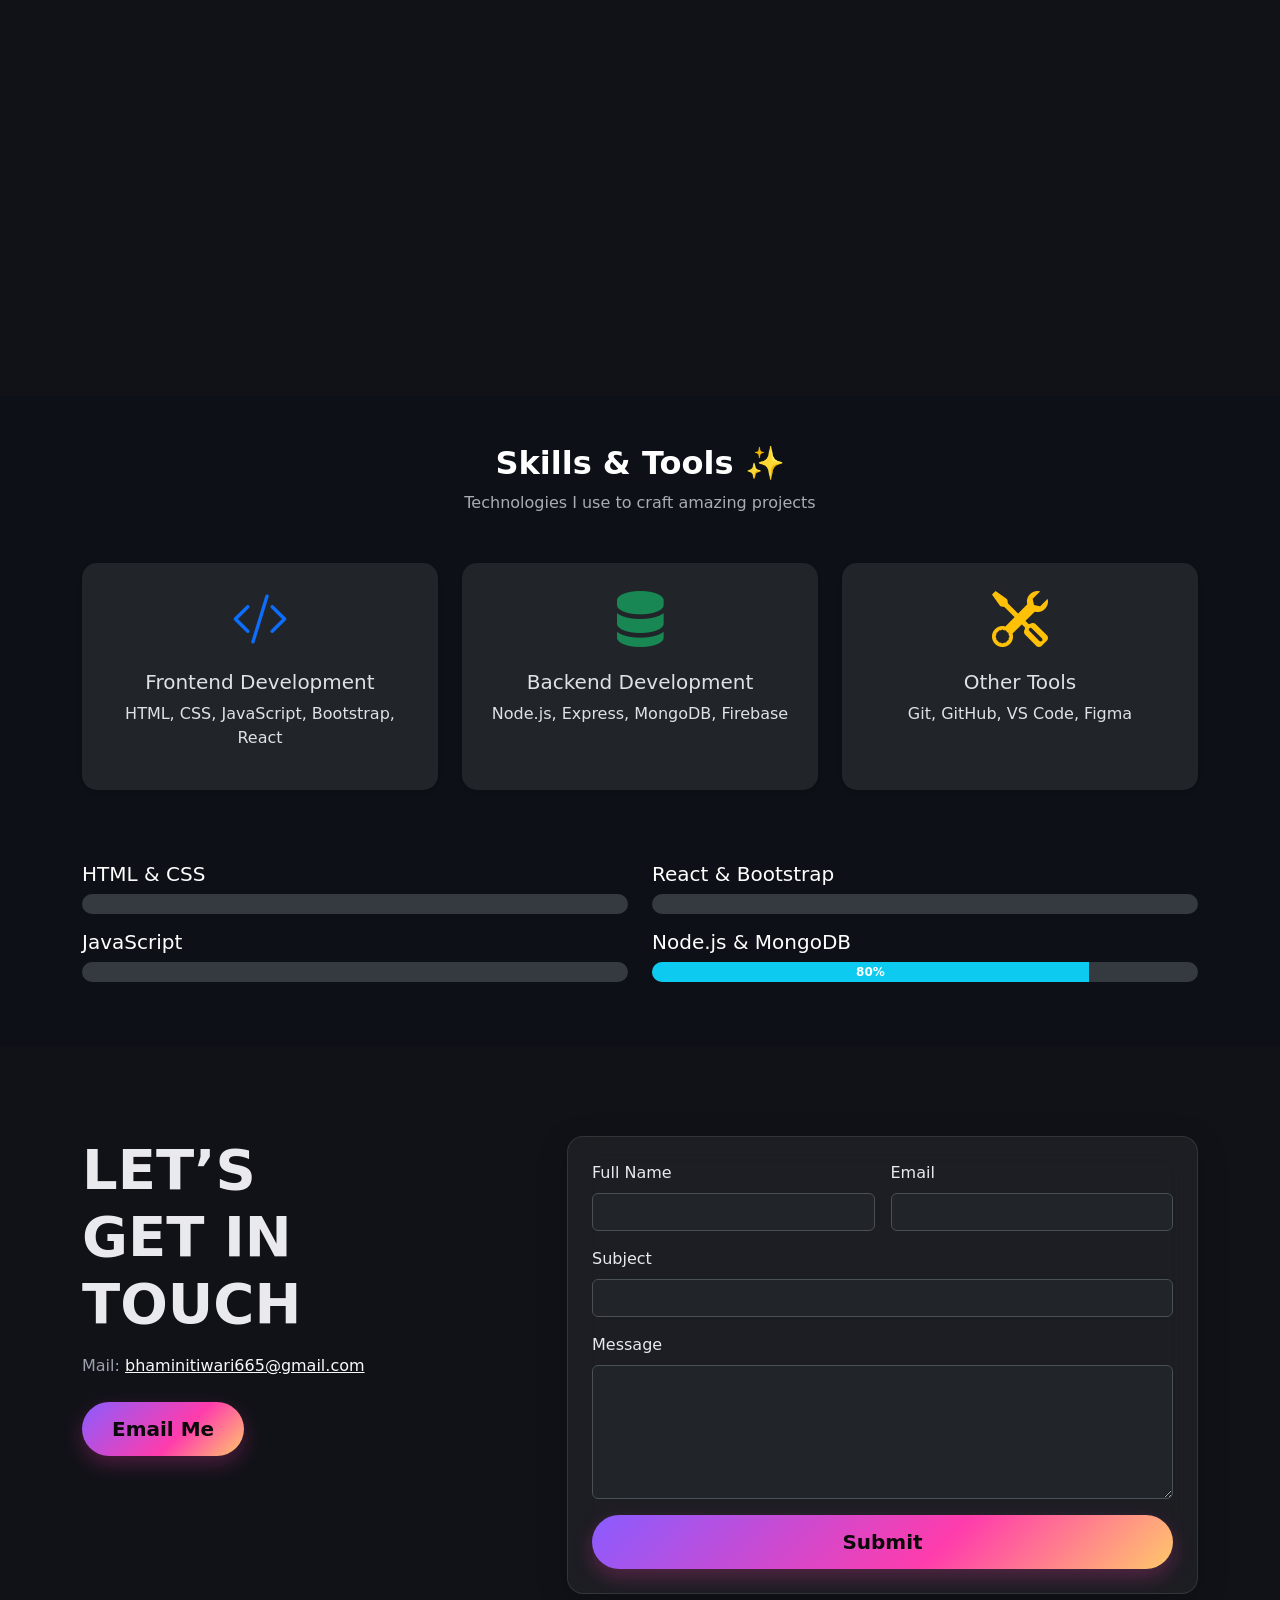
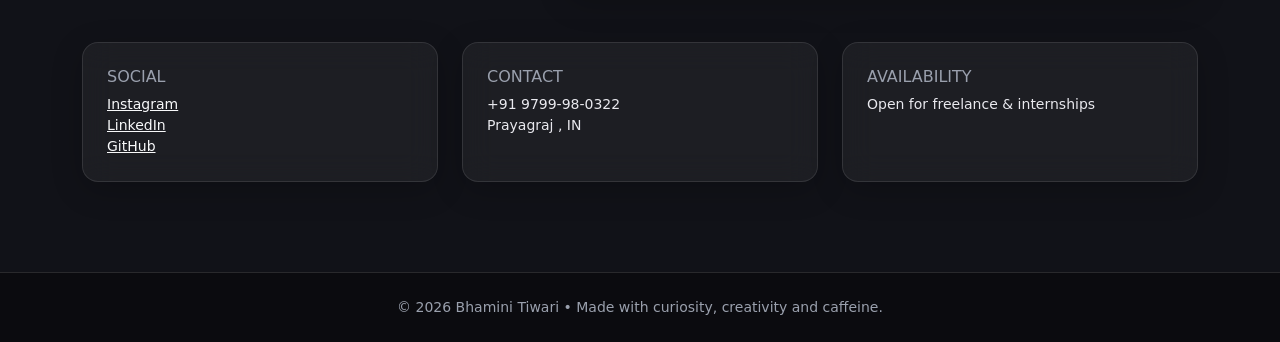
==== commit ca01d63a: "Update print statement from 'Hello' to 'Goodbye'" ====
--- a/index.html
+++ b/index.html
@@ -201,7 +201,7 @@
       <div class="col-md-6 col-lg-4">
         <div class="card project glass shadow-lg h-100">
           <div class="ratio ratio-16x9">
-            <img src="images/calculator.png" class="card-img-top" alt="Calculator">
+            <img src="portfolio-image/images/calculator.png" class="card-img-top" alt="Calculator">
           </div>
           <div class="card-body">
             <h5 class="card-title">Calculator</h5>
@@ -218,7 +218,7 @@
       <div class="col-md-6 col-lg-4">
         <div class="card project glass shadow-lg h-100">
           <div class="ratio ratio-16x9">
-            <img src="images/todo.png" class="card-img-top" alt="To-Do List">
+            <img src="portfolio-image/images/to-do.png" class="card-img-top" alt="To-Do List">
           </div>
           <div class="card-body">
             <h5 class="card-title">To-Do List</h5>
@@ -234,7 +234,7 @@
       <div class="col-12 col-sm-6 col-lg-4">
         <div class="card project glass h-100 reveal">
           <div class="ratio ratio-16x9 rounded-4 overflow-hidden">
-            <img src="assets/proj7.jpg" class="w-100 h-100 object-cover" alt="Project 7">
+            <img src="portfolio-image/images/currency.png" class="w-100 h-100 object-cover" alt="Project 7">
           </div>
           <div class="card-body">
             <h5 class="card-title mb-0">currency converter</h5>
@@ -248,7 +248,7 @@
       <div class="col-12 col-sm-6 col-lg-4">
         <div class="card project glass h-100 reveal-delay-1">
           <div class="ratio ratio-16x9 rounded-4 overflow-hidden">
-            <img src="assets/proj8.jpg" class="w-100 h-100 object-cover" alt="Project 8">
+            <img src="portfolio-image/images/rock.png" class="w-100 h-100 object-cover" alt="Project 8">
           </div>
           <div class="card-body">
             <h5 class="card-title mb-0">rock-paper-scissors</h5>
@@ -262,7 +262,7 @@
       <div class="col-12 col-sm-6 col-lg-4">
         <div class="card project glass h-100 reveal-delay-2">
           <div class="ratio ratio-16x9 rounded-4 overflow-hidden">
-            <img src="assets/proj9.jpg" class="w-100 h-100 object-cover" alt="Project 9">
+            <img src="portfolio-image/images/AI-Chat.png" class="w-100 h-100 object-cover" alt="Project 9">
           </div>
           <div class="card-body">
             <h5 class="card-title mb-0">AI Chat Assistant</h5>
@@ -277,11 +277,11 @@
       <div class="col-12 col-sm-6 col-lg-4">
         <div class="card project glass h-100 reveal-delay-2">
           <div class="ratio ratio-16x9 rounded-4 overflow-hidden">
-            <img src="assets/proj9.jpg" class="w-100 h-100 object-cover" alt="Project 9">
+            <img src="portfolio-image/images/apex.png" class="w-100 h-100 object-cover" alt="Project 9">
           </div>
           <div class="card-body">
             <h5 class="card-title mb-0">Apex-Racer</h5>
-            <p class="card-text">pex Racer is an arcade-style racing game with smooth handling, immersive visuals, and adrenaline-driven gameplay designed for speed lovers.</p>
+            <p class="card-text">apex Racer is an arcade-style racing game with smooth handling, immersive visuals, and adrenaline-driven gameplay designed for speed lovers.</p>
             <a href="https://bhamini04.github.io/Apex-Racer/" target="_blank" rel="noopener" class="btn btn-primary w-100">Explore</a>
           </div>
         </div>
@@ -291,7 +291,7 @@
       <div class="col-12 col-sm-6 col-lg-4">
         <div class="card project glass h-100 reveal-delay-2">
           <div class="ratio ratio-16x9 rounded-4 overflow-hidden">
-            <img src="assets/proj9.jpg" class="w-100 h-100 object-cover" alt="Project 9">
+            <img portfolio-image/images/jarvis.png" class="w-100 h-100 object-cover" alt="Project 9">
           </div>
           <div class="card-body">
             <h5 class="card-title mb-0">ASTRA</h5>
@@ -305,7 +305,7 @@
       <div class="col-12 col-sm-6 col-lg-4">
         <div class="card project glass h-100 reveal-delay-2">
           <div class="ratio ratio-16x9 rounded-4 overflow-hidden">
-            <img src="assets/proj9.jpg" class="w-100 h-100 object-cover" alt="Project 9">
+            <img src="portfolio-image/images/FLOWERS.png class="w-100 h-100 object-cover" alt="Project 9">
           </div>
           <div class="card-body">
             <h5 class="card-title mb-0">FLOWERS</h5>
@@ -509,3 +509,4 @@
 </div>
 -->
 
+
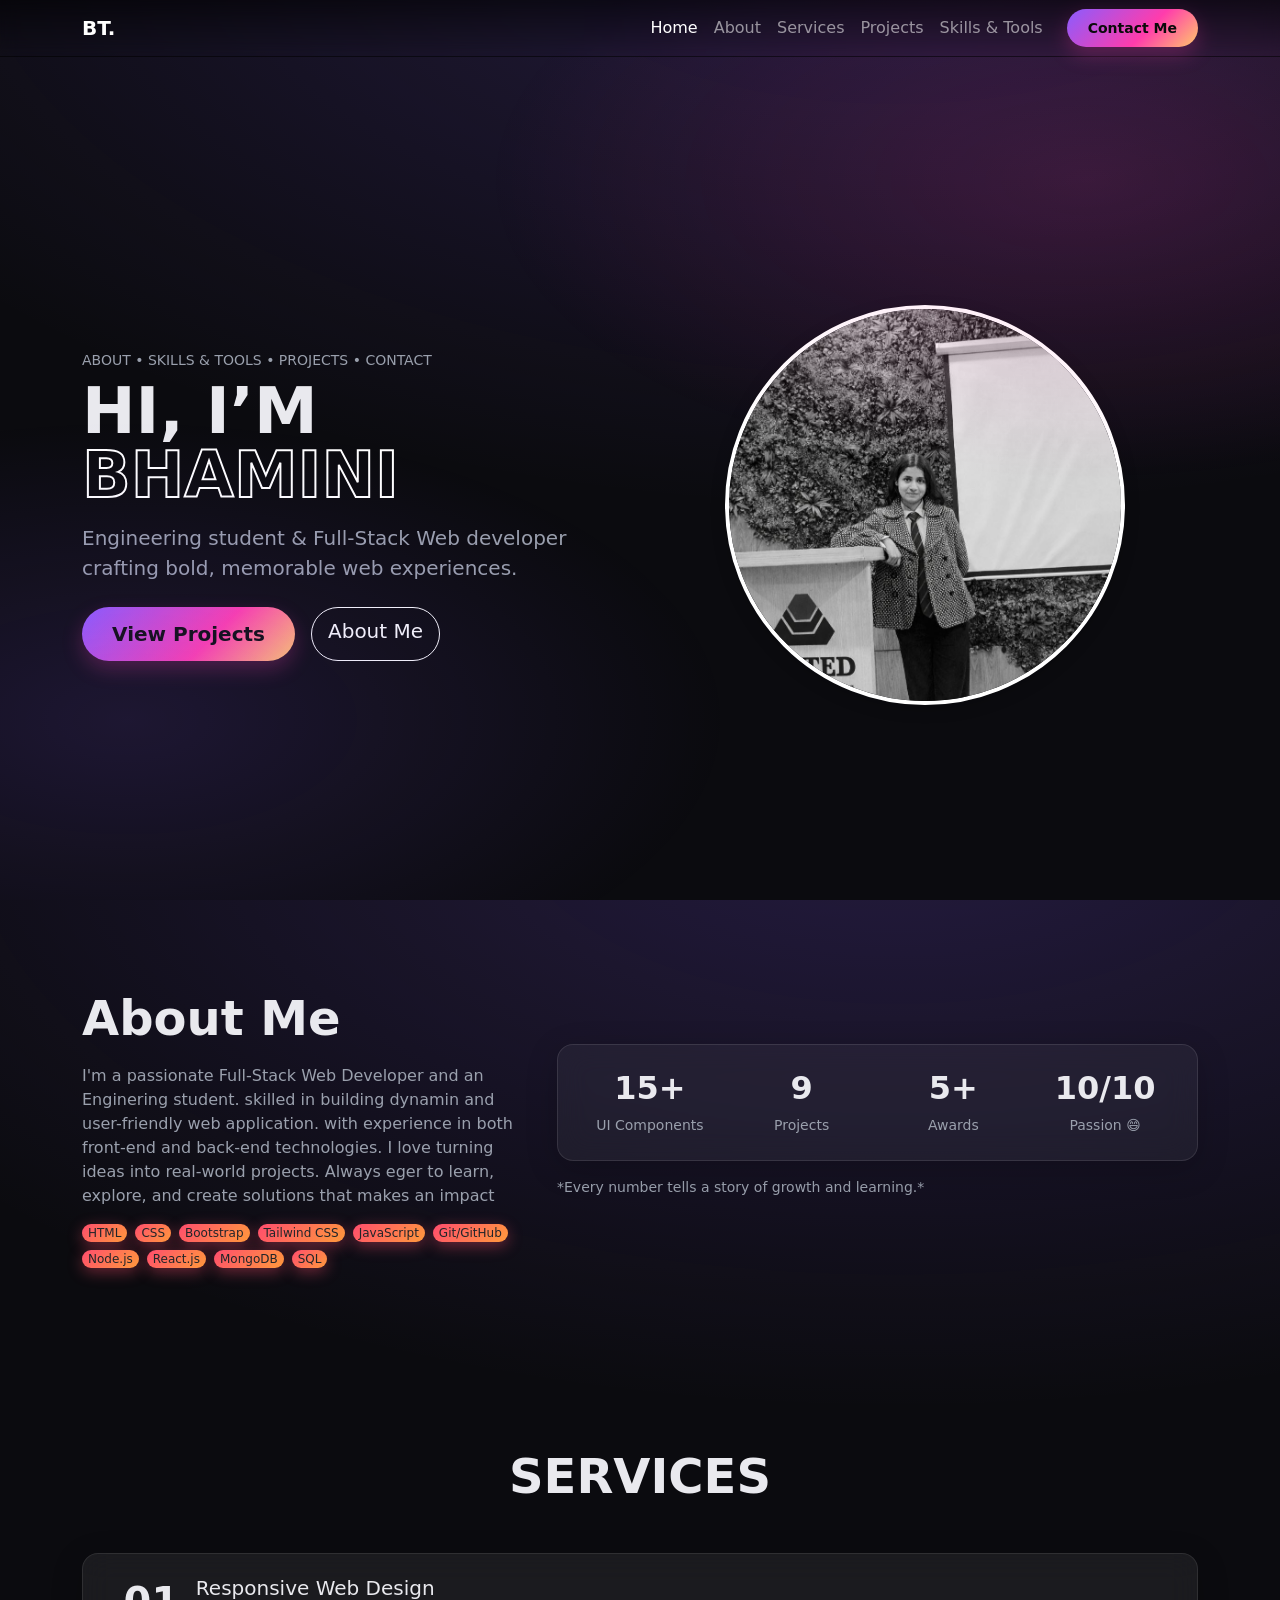
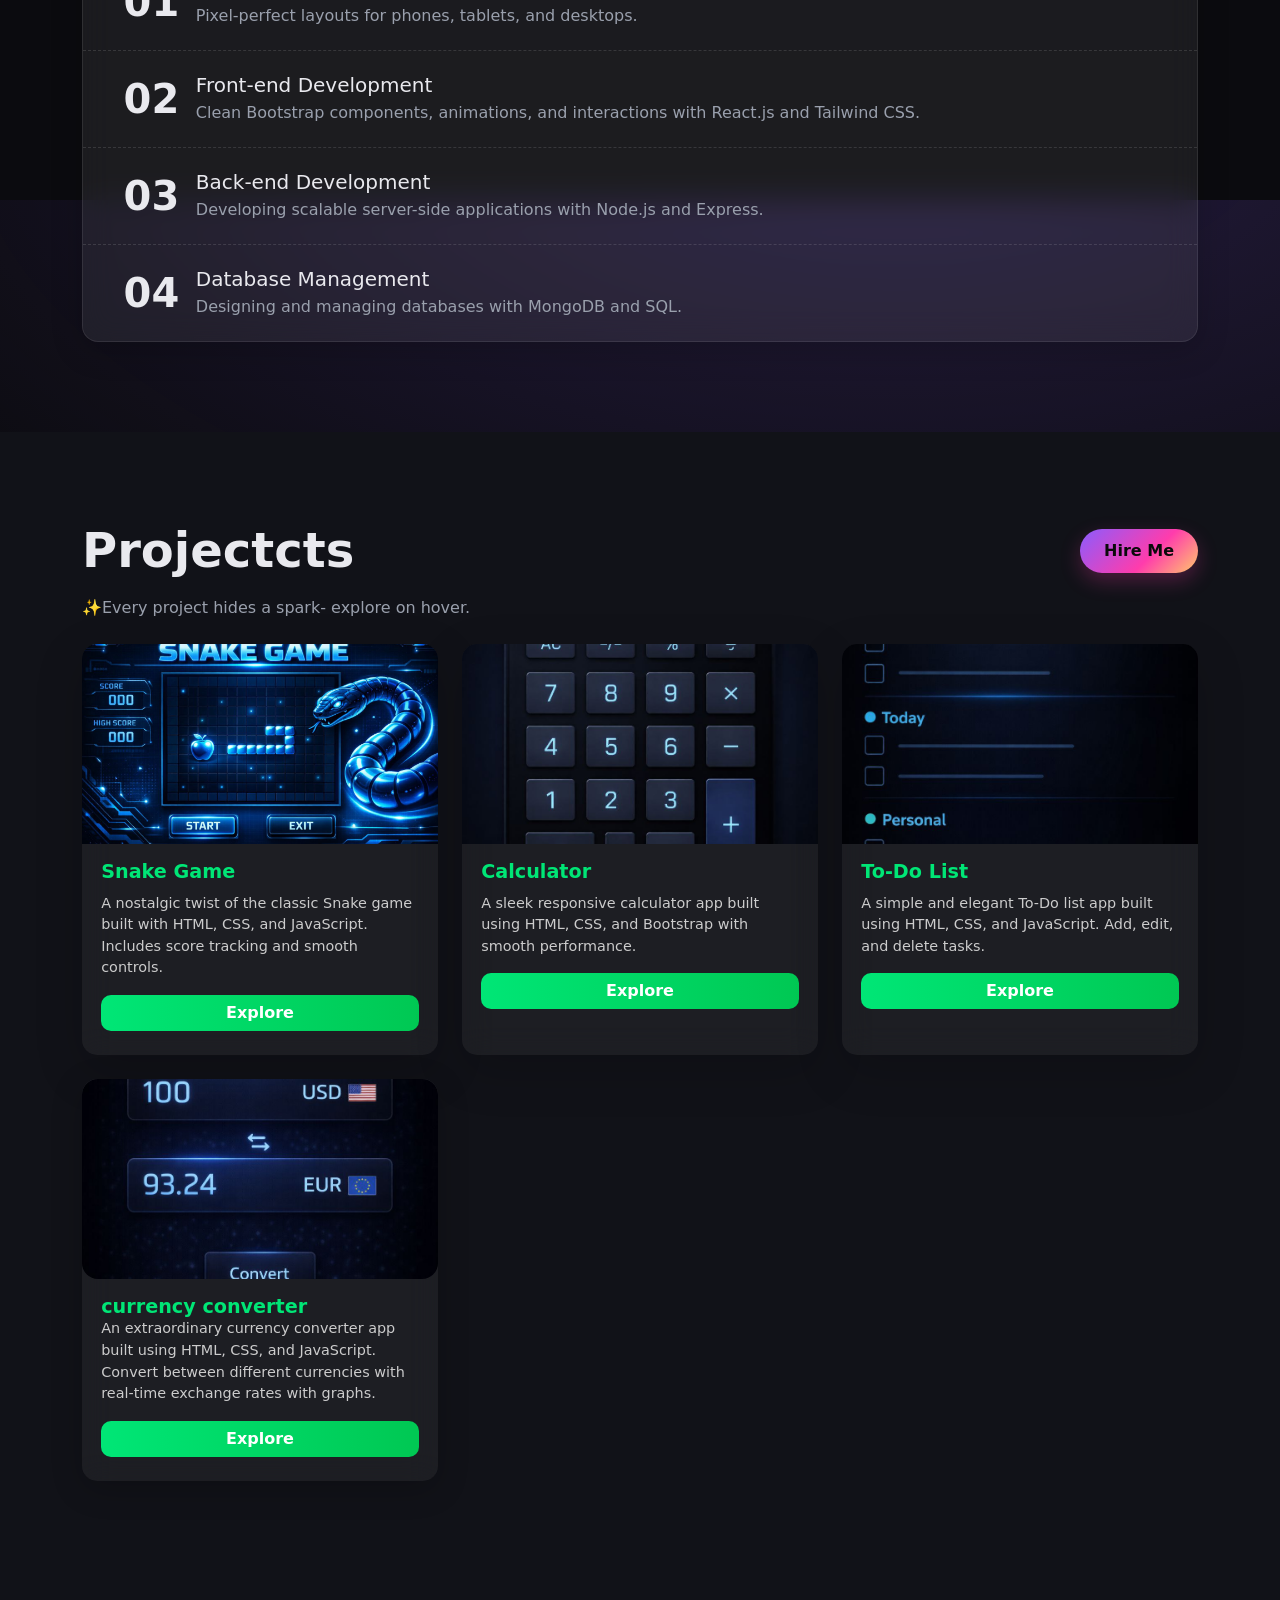
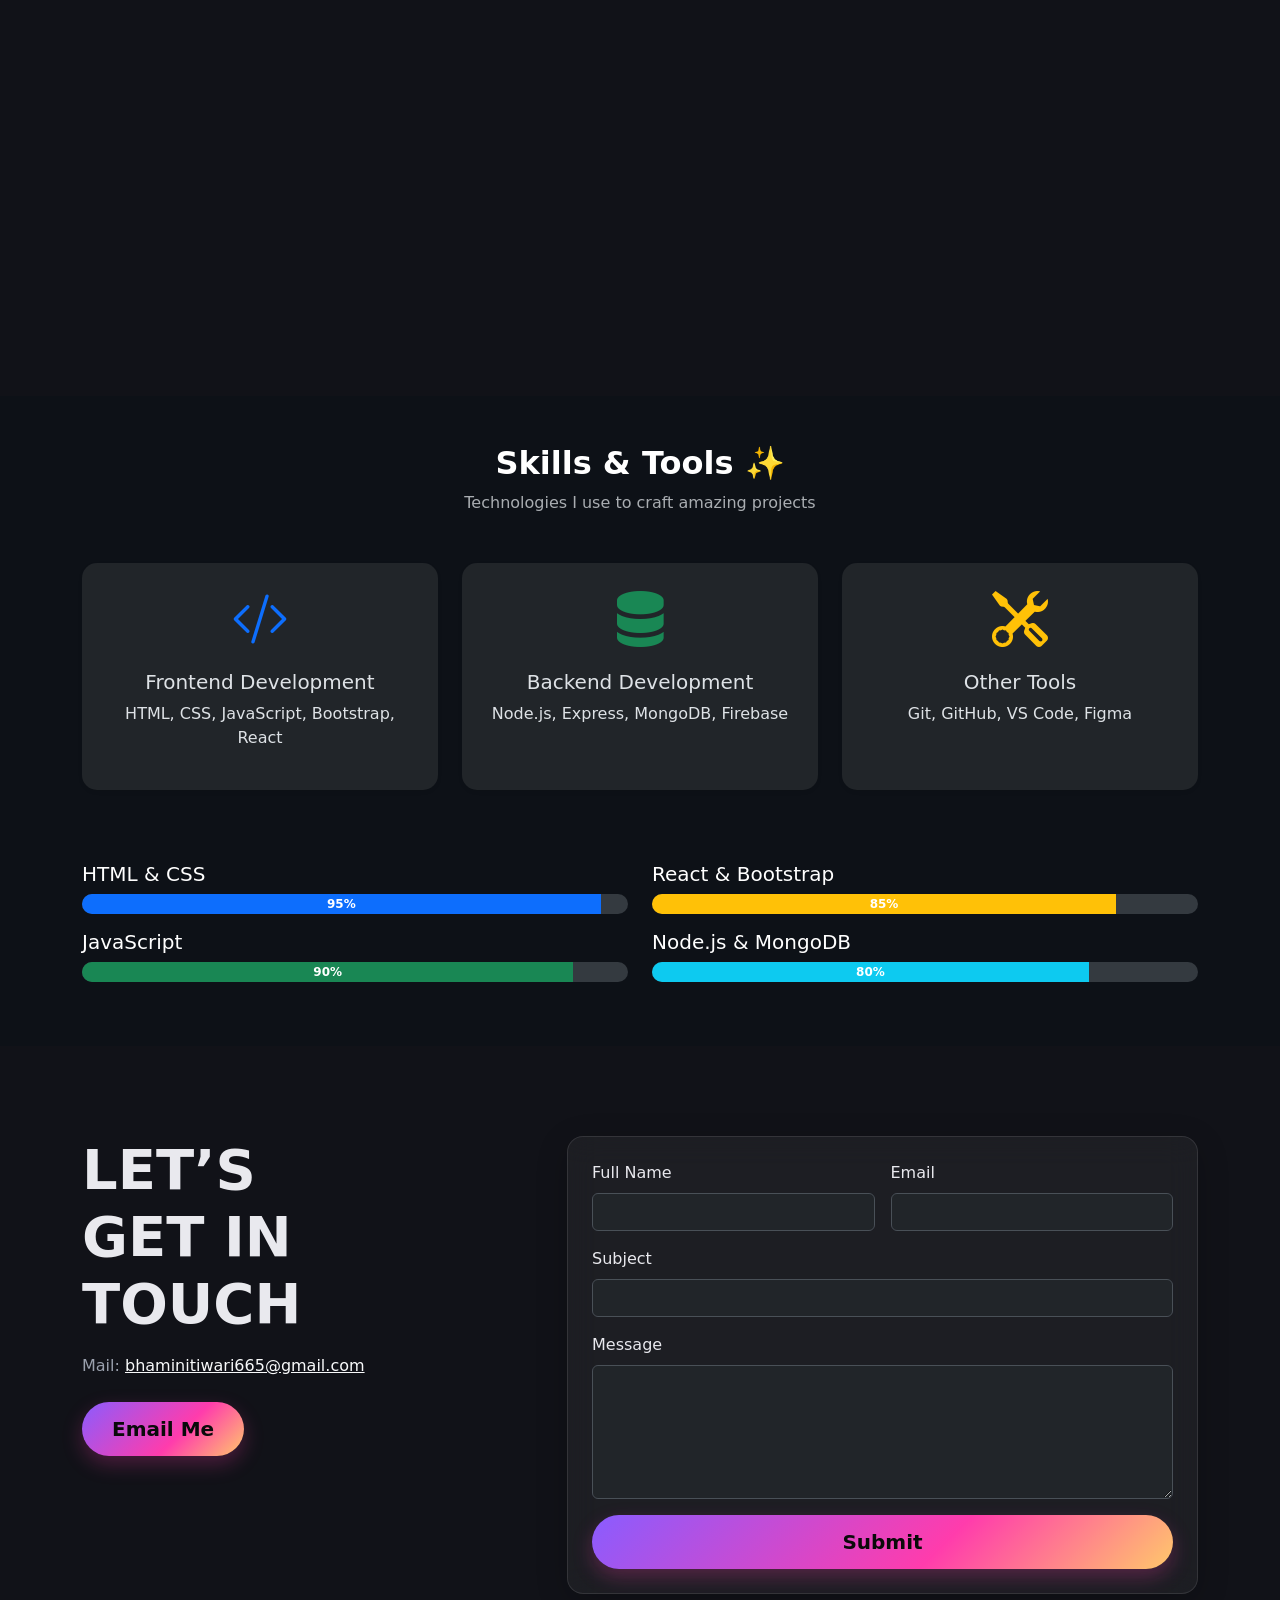
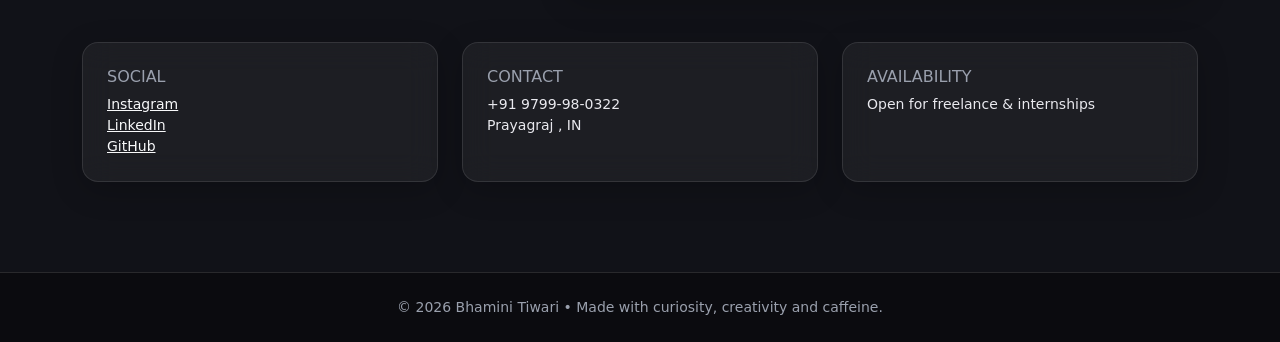
==== commit 66c18e6b: "Update print statement from 'Hello' to 'Goodbye'" ====
--- a/index.html
+++ b/index.html
@@ -291,7 +291,7 @@
       <div class="col-12 col-sm-6 col-lg-4">
         <div class="card project glass h-100 reveal-delay-2">
           <div class="ratio ratio-16x9 rounded-4 overflow-hidden">
-            <img portfolio-image/images/jarvis.png" class="w-100 h-100 object-cover" alt="Project 9">
+            <img "portfolio-image/images/jarvis.png" class="w-100 h-100 object-cover" alt="Project 9">
           </div>
           <div class="card-body">
             <h5 class="card-title mb-0">ASTRA</h5>
@@ -305,7 +305,7 @@
       <div class="col-12 col-sm-6 col-lg-4">
         <div class="card project glass h-100 reveal-delay-2">
           <div class="ratio ratio-16x9 rounded-4 overflow-hidden">
-            <img src="portfolio-image/images/FLOWERS.png class="w-100 h-100 object-cover" alt="Project 9">
+            <img src="portfolio-image/images/FLOWERS.png" class="w-100 h-100 object-cover" alt="Project 9">
           </div>
           <div class="card-body">
             <h5 class="card-title mb-0">FLOWERS</h5>
@@ -510,3 +510,4 @@
 -->
 
 
+
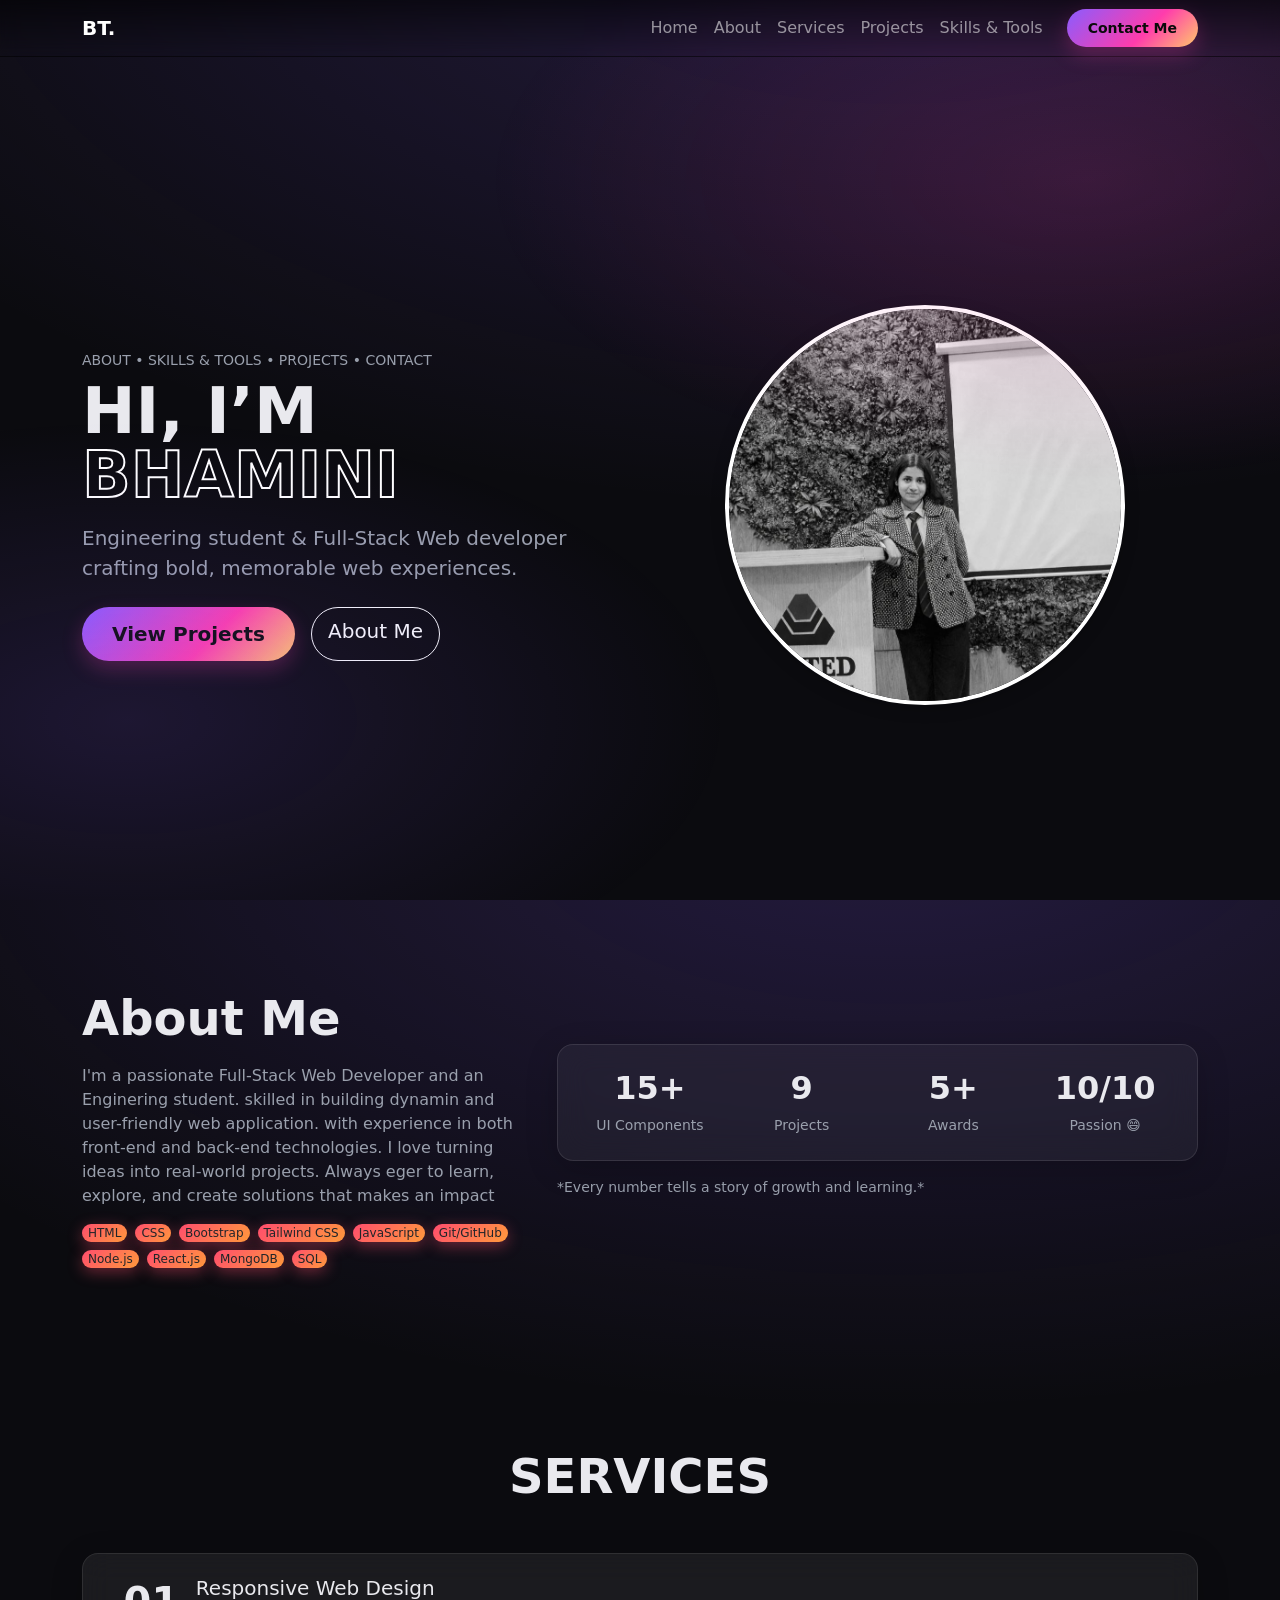
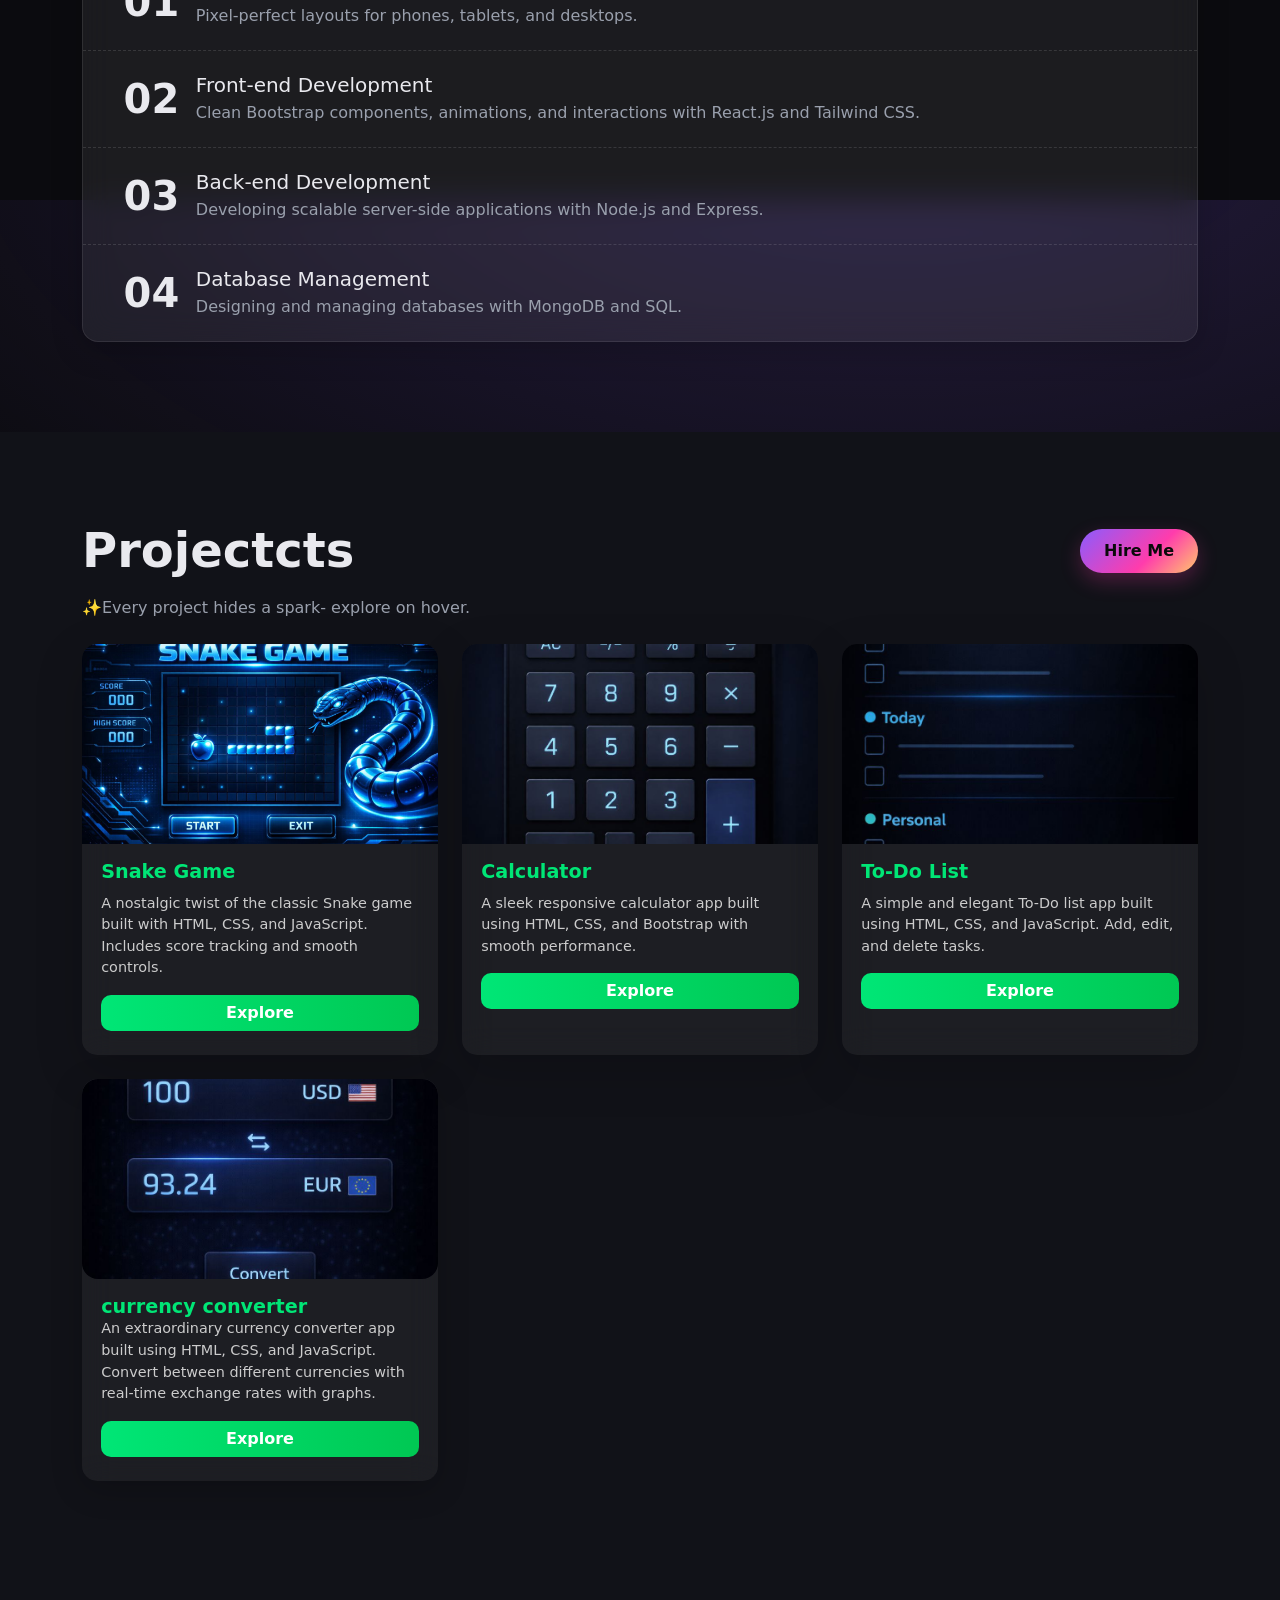
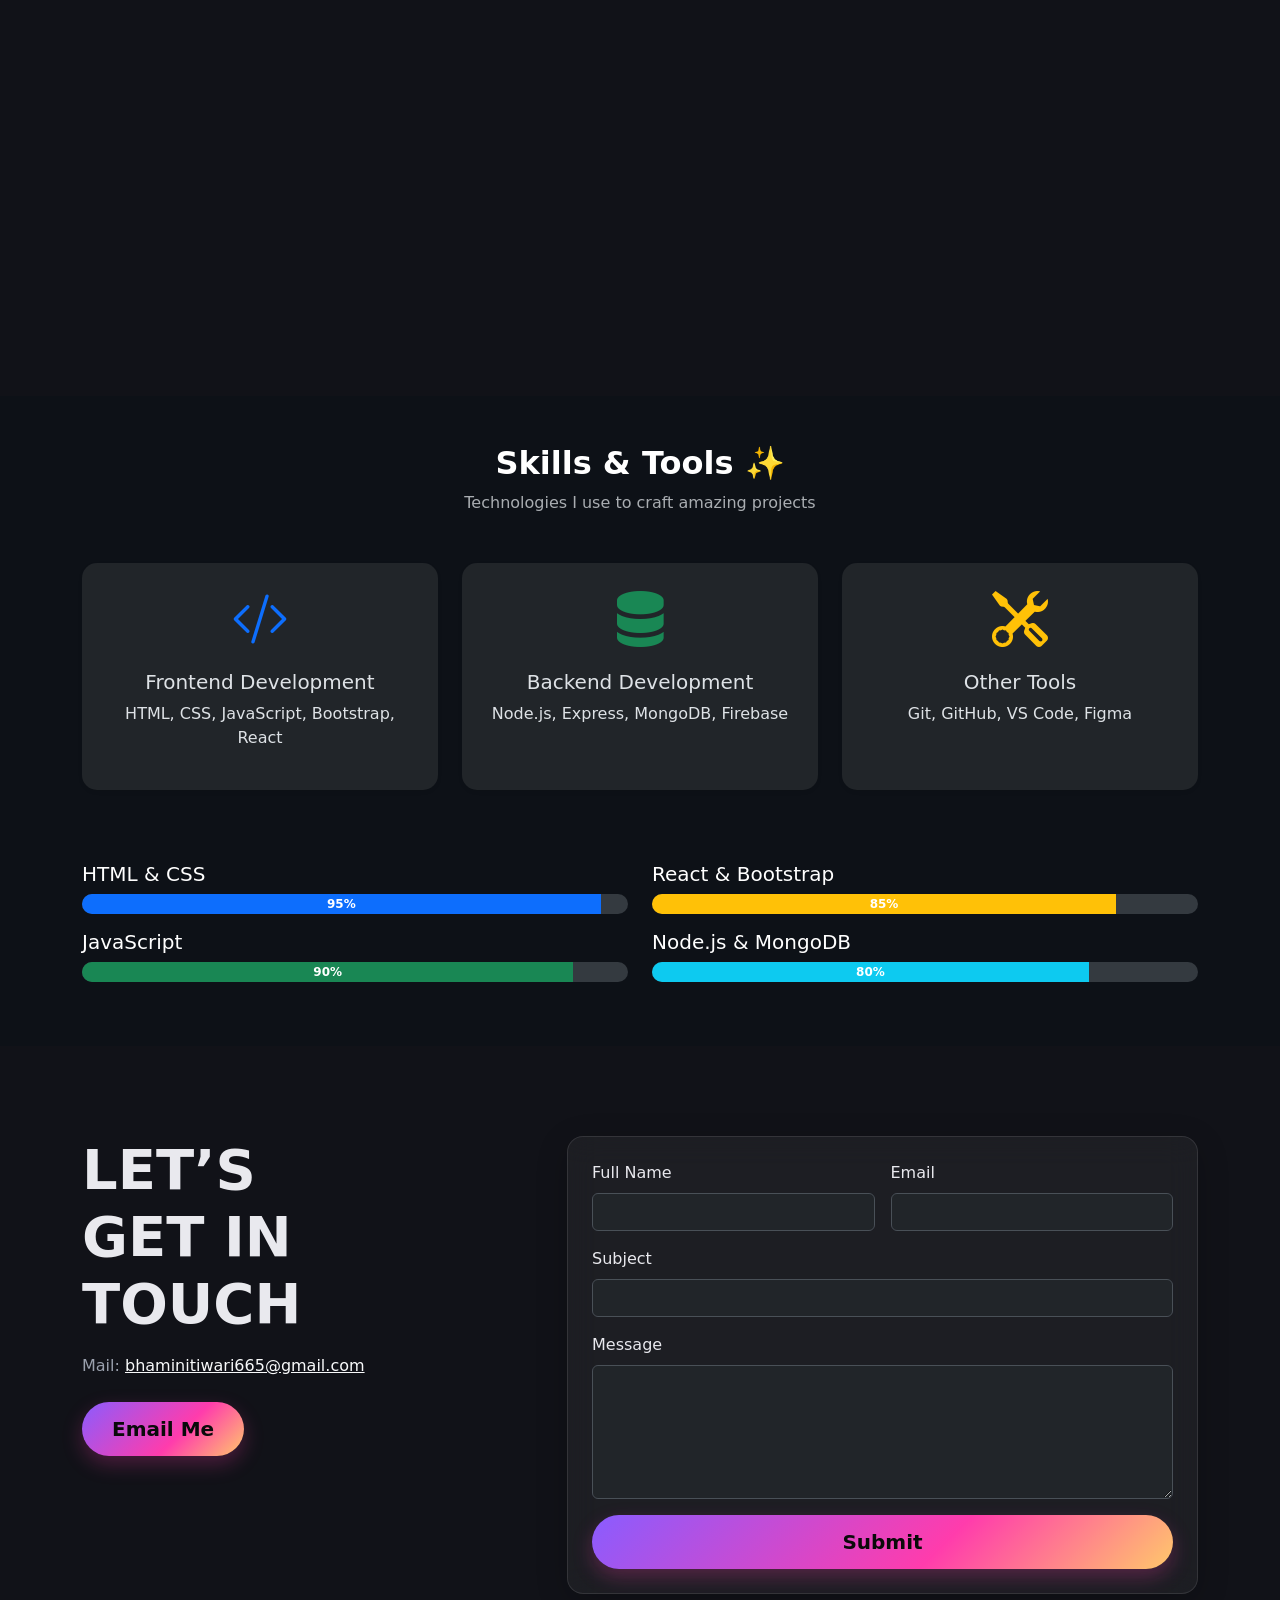
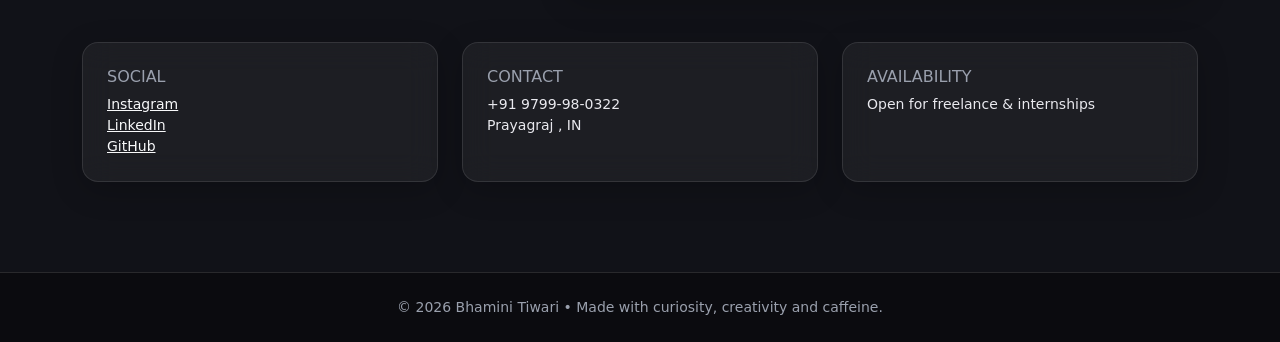
==== commit e2711dbd: "Update print statement from 'Hello' to 'Goodbye'" ====
--- a/index.html
+++ b/index.html
@@ -291,7 +291,7 @@
       <div class="col-12 col-sm-6 col-lg-4">
         <div class="card project glass h-100 reveal-delay-2">
           <div class="ratio ratio-16x9 rounded-4 overflow-hidden">
-            <img "portfolio-image/images/jarvis.png" class="w-100 h-100 object-cover" alt="Project 9">
+            <img src= "portfolio-image/images/jarvis.png" class="w-100 h-100 object-cover" alt="Project 9">
           </div>
           <div class="card-body">
             <h5 class="card-title mb-0">ASTRA</h5>
@@ -305,7 +305,7 @@
       <div class="col-12 col-sm-6 col-lg-4">
         <div class="card project glass h-100 reveal-delay-2">
           <div class="ratio ratio-16x9 rounded-4 overflow-hidden">
-            <img src="portfolio-image/images/FLOWERS.png" class="w-100 h-100 object-cover" alt="Project 9">
+            <img src= "portfolio-image/images/flowers.png" class="w-100 h-100 object-cover" alt="Project 9">
           </div>
           <div class="card-body">
             <h5 class="card-title mb-0">FLOWERS</h5>
@@ -511,3 +511,5 @@
 
 
 
+
+
